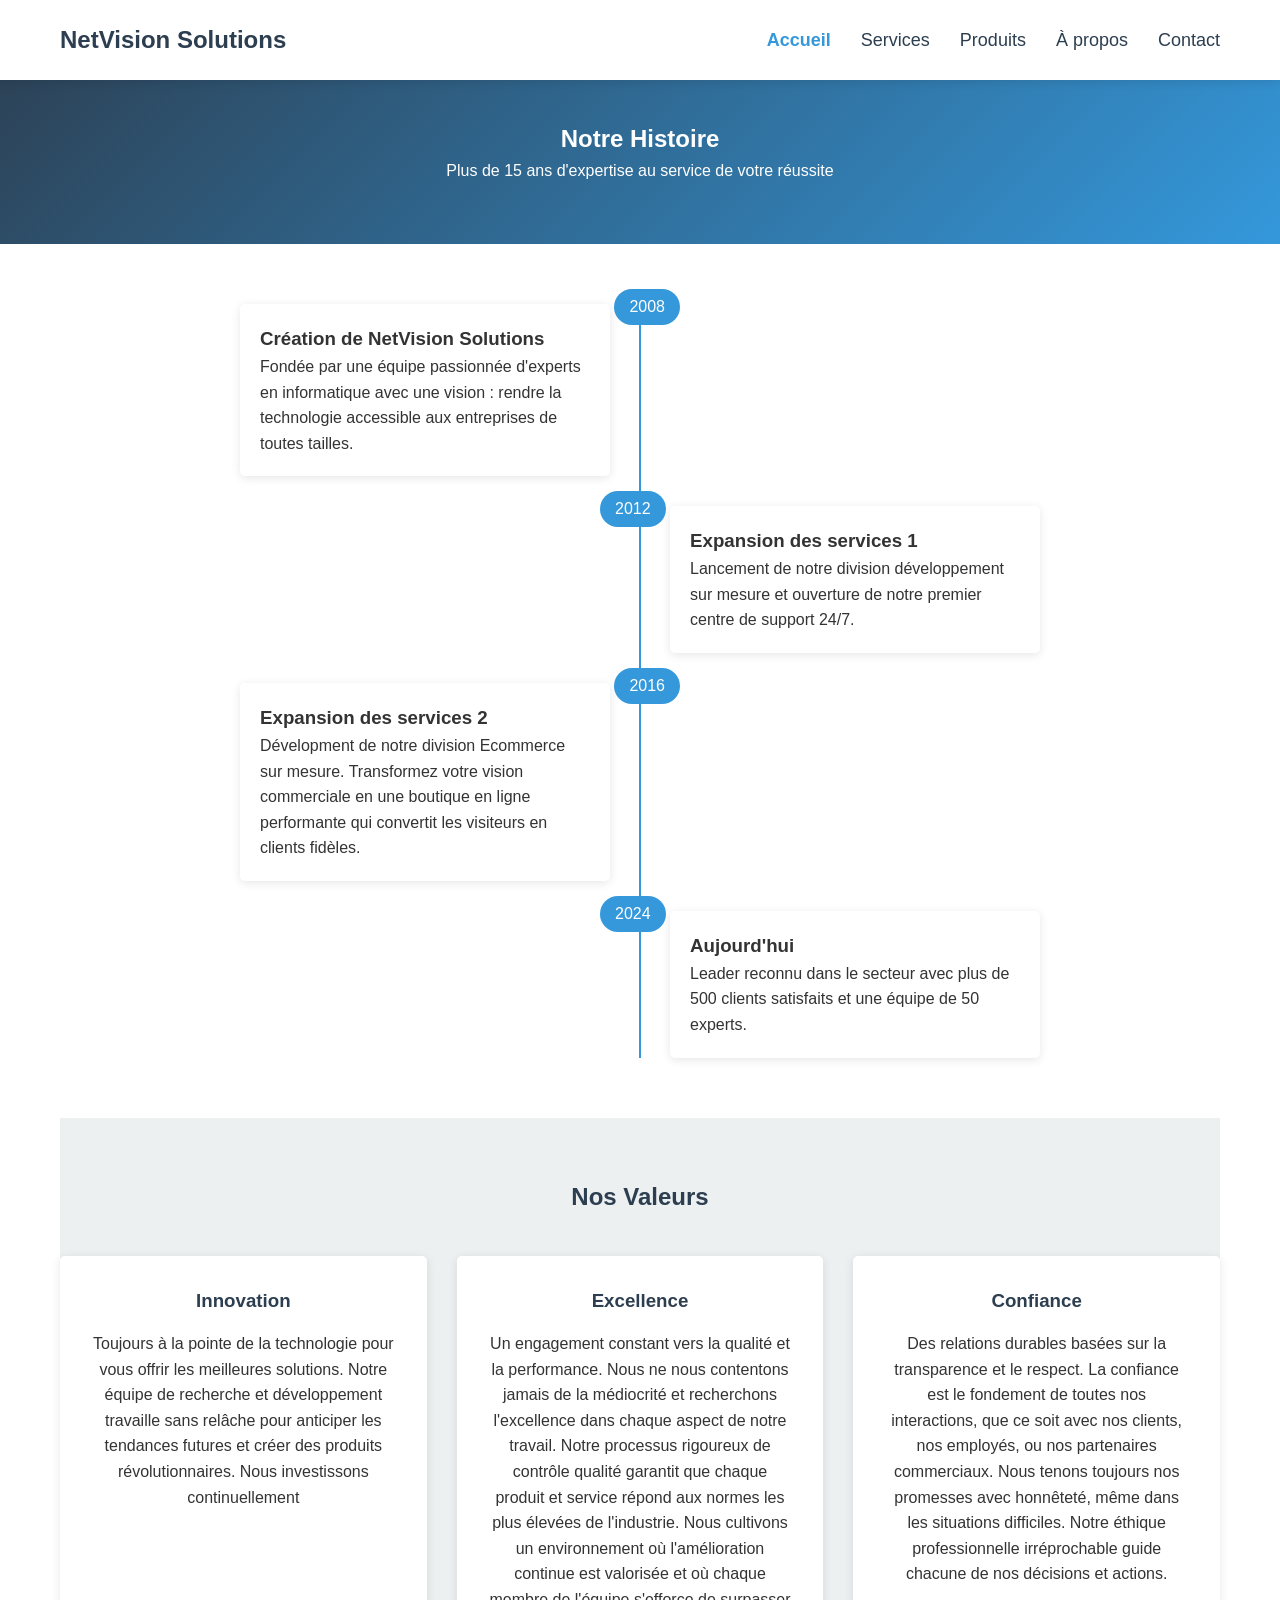
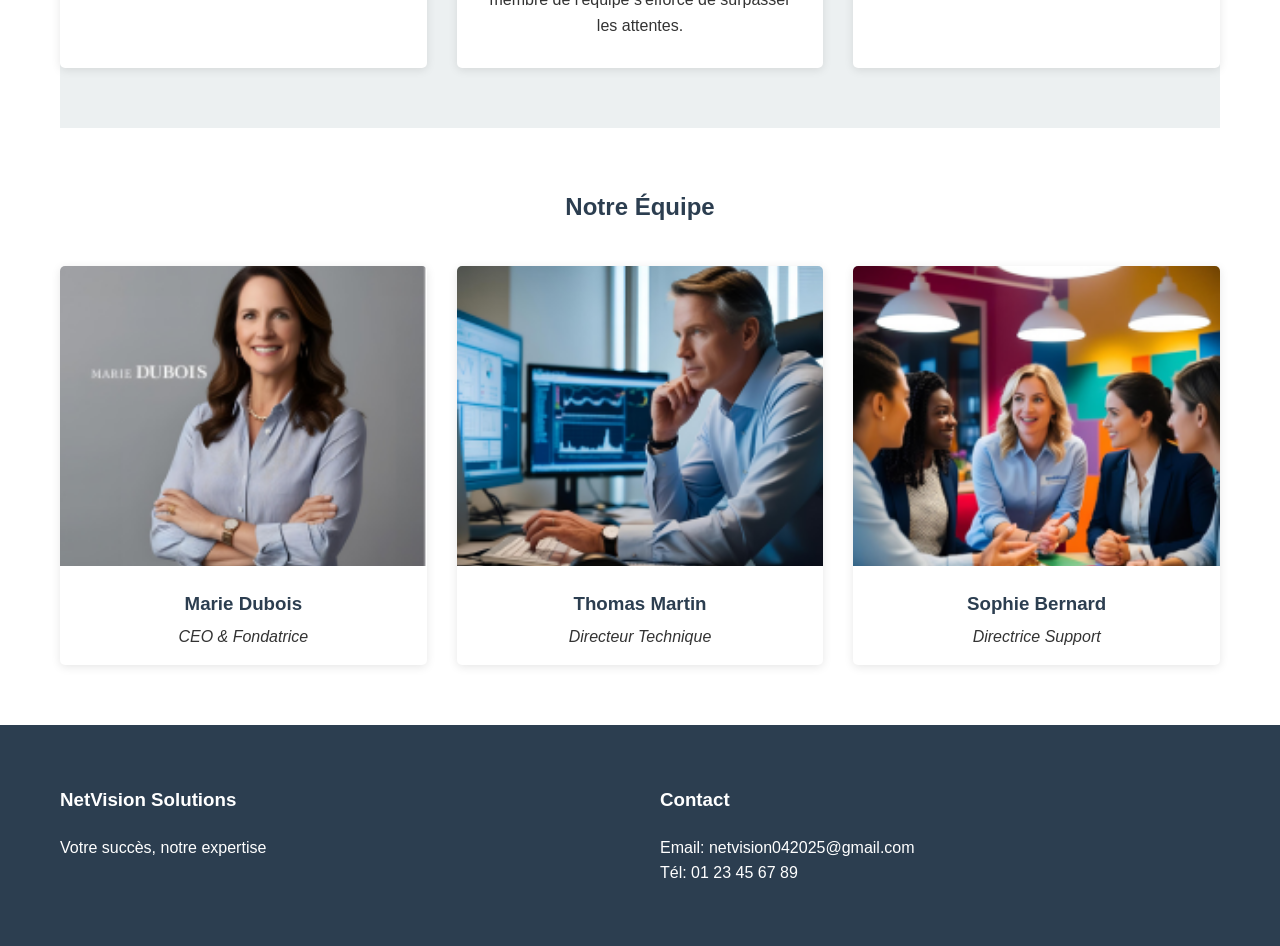
==== about.html @ 28d8b3fe "Added content to the innovation section in the about page" ====
<!DOCTYPE html>
<html lang="fr">
<head>
    <meta charset="UTF-8">
    <meta name="viewport" content="width=device-width, initial-scale=1.0">
    <title>NetVision Solutions | À propos</title>
    <link rel="stylesheet" href="css/style.css">
    <link rel="stylesheet" href="css/about.css">
    <link rel="stylesheet" href="css/animations.css">
</head>
<body>
    <header>
        <div class="container">
            <nav>
                <div class="logo">
                    <h1>NetVision Solutions</h1>
                </div>
                <button class="hamburger">&#9776;</button> <!-- Hamburger Icon -->
                <ul class="nav-links">
                    <li><a href="index.html" class="active">Accueil</a></li>
                    <li><a href="services.html">Services</a></li>
                    <li><a href="products.html">Produits</a></li>
                    <li><a href="about.html">À propos</a></li>
                    <li><a href="contact.html">Contact</a></li>
                </ul>
            </nav>
        </div>
    </header>

    <main>
        <section class="about-hero">
            <div class="container">
                <h1 class="animate-fade-in">Notre Histoire</h1>
                <p class="animate-slide-up">Plus de 15 ans d'expertise au service de votre réussite</p>
            </div>
        </section>

        <section class="about-content">
            <div class="container">
                <div class="timeline">
                    <div class="timeline-item animate-slide-in">
                        <div class="year">2008</div>
                        <div class="content">
                            <h3>Création de NetVision Solutions</h3>
                            <p>Fondée par une équipe passionnée d'experts en informatique avec une vision : rendre la technologie accessible aux entreprises de toutes tailles.</p>
                        </div>
                    </div>

                    <div class="timeline-item animate-slide-in">
                        <div class="year">2012</div>
                        <div class="content">
                            <h3>Expansion des services 1</h3>
                            <p>Lancement de notre division développement sur mesure et ouverture de notre premier centre de support 24/7.</p>
                        </div>
                    </div>

                    <div class="timeline-item animate-slide-in">
                        <div class="year">2016</div>
                        <div class="content">
                            <h3>Expansion des services 2</h3>
                            <p>Dévelopment de notre division Ecommerce sur mesure. Transformez votre vision commerciale en une boutique en ligne performante qui convertit les visiteurs en clients fidèles.</p>
                        </div>
                    </div>

                    <div class="timeline-item animate-slide-in">
                        <div class="year">2024</div>
                        <div class="content">
                            <h3>Aujourd'hui</h3>
                            <p>Leader reconnu dans le secteur avec plus de 500 clients satisfaits et une équipe de 50 experts.</p>
                        </div>
                    </div>
                </div>

                <div class="values-section">
                    <h2>Nos Valeurs</h2>
                    <div class="values-grid">
                        <div class="value-card animate-fade-in">
                            <h3>Innovation</h3>
                            <p>Toujours à la pointe de la technologie pour vous offrir les meilleures solutions. Notre équipe de recherche  et 
                                développement travaille  sans relâche pour anticiper les tendances futures et créer des produits révolutionnaires.
                                Nous investissons continuellement </p>
                        </div>
                        <div class="value-card animate-fade-in">
                            <h3>Excellence</h3>
                            <p>Un engagement constant vers la qualité et la performance. Nous ne nous contentons jamais de la médiocrité et recherchons l'excellence dans chaque aspect de notre travail.
                                Notre processus rigoureux de contrôle qualité garantit que chaque produit et service répond aux normes les plus élevées de l'industrie. Nous cultivons un environnement où l'amélioration 
                                continue est valorisée et où chaque membre de l'équipe s'efforce de surpasser les attentes.
                            </p>
                        </div>
                        <div class="value-card animate-fade-in">
                            <h3>Confiance</h3>
                            <p>Des relations durables basées sur la transparence et le respect. La confiance est le fondement de toutes nos interactions, que ce soit avec nos clients,
                             nos employés, ou nos partenaires commerciaux. Nous tenons toujours nos promesses avec honnêteté, même dans les situations difficiles.
                             Notre éthique professionnelle irréprochable guide chacune de nos décisions et actions. </p>
                        </div>
                    </div>
                </div>

                <div class="team-section">
                    <h2>Notre Équipe</h2>
                    <div class="team-grid">
                        <div class="team-member animate-fade-in">
                            <img src="./images/dubois.png" alt="CEO">
                            <h3>Marie Dubois</h3>
                            <p>CEO & Fondatrice</p>
                        </div>
                        <div class="team-member animate-fade-in">
                            <img src="images/thomas.png" alt="CTO">
                            <h3>Thomas Martin</h3>
                            <p>Directeur Technique</p>
                        </div>
                        <div class="team-member animate-fade-in">
                            <img src="images/sophie.png" alt="Support Director">
                            <h3>Sophie Bernard</h3>
                            <p>Directrice Support</p>
                        </div>
                    </div>
                </div>
            </div>
        </section>
    </main>

    <footer>
        <div class="container">
            <div class="footer-content">
                <div class="footer-section">
                    <h3>NetVision Solutions</h3>
                    <p>Votre succès, notre expertise</p>
                </div>
                <div class="footer-section">
                    <h3>Contact</h3>
                    <p>Email: netvision042025@gmail.com</p>
                    <p>Tél: 01 23 45 67 89</p>
                </div>
            </div>
        </div>
        
    </footer>
    <script src="js/menu.js"></script>
</body>
</html>
---- css/style.css ----
/* styles.css */

/* Global Variables */
:root {
    --primary-color: #2C3E50;
    --secondary-color: #3498DB;
    --accent-color: #E74C3C;
    --success-color: #2ECC71;
    --warning-color: #F1C40F;
    --text-color: #333;
    --light-bg: #ECF0F1;
    --border-radius: 5px;
    --shadow: 0 2px 10px rgba(0,0,0,0.1);
}

/* Base and Reset */
* {
    margin: 0;
    padding: 0;
    box-sizing: border-box;
}

body {
    font-family: 'Arial', sans-serif;
    line-height: 1.6;
    color: var(--text-color);
}

.container {
    max-width: 1200px;
    margin: 0 auto;
    padding: 0 20px;
}

/* Header and Navigation */
header {
    background: #fff;
    box-shadow: var(--shadow);
    position: fixed;
    width: 100%;
    top: 0;
    z-index: 1000;
}

nav {
    display: flex;
    justify-content: space-between;
    align-items: center;
    height: 80px;
}

.logo h1 {
    font-size: 24px;
    color: var(--primary-color);
}

.nav-links {
    display: flex;
    list-style: none;
    gap: 30px;
}

.nav-links li {
    margin: 0;
}

.nav-links a {
    text-decoration: none;
    color: var(--primary-color);
    font-weight: 500;
    font-size: 18px;
    transition: color 0.3s;
}

.nav-links a:hover, 
.nav-links a.active {
    color: var(--secondary-color);
    font-weight: bold;
}

/* Hamburger Menu */
.hamburger {
    display: none;
    font-size: 30px;
    background: none;
    border: none;
    color: var(--primary-color);
    cursor: pointer;
}

/* Hero Section */
.hero {
    padding: 160px 0 80px;
    background: linear-gradient(135deg, var(--secondary-color), var(--primary-color));
    color: white;
    text-align: center;
}

.hero h2 {
    font-size: 48px;
    margin-bottom: 20px;
}

.hero p {
    font-size: 20px;
    margin-bottom: 30px;
}

.hero-buttons {
    display: flex;
    gap: 20px;
    justify-content: center;
}

/* Buttons */
.btn {
    padding: 12px 30px;
    border-radius: var(--border-radius);
    text-decoration: none;
    font-weight: 600;
    transition: transform 0.3s, background-color 0.3s;
}

.btn:hover {
    transform: translateY(-2px);
}

.btn.primary {
    background: var(--accent-color);
    color: white;
}

.btn.secondary {
    background: transparent;
    border: 2px solid white;
    color: white;
}

/* Features Section */
.features {
    padding: 80px 0;
    background: #f9f9f9;
}

.features h2 {
    text-align: center;
    margin-bottom: 50px;
    font-size: 36px;
}

.features-grid {
    display: grid;
    grid-template-columns: repeat(auto-fit, minmax(300px, 1fr));
    gap: 30px;
}

.feature-card {
    padding: 30px;
    background: white;
    border-radius: 10px;
    box-shadow: var(--shadow);
    text-align: center;
    transition: transform 0.3s;
}

.feature-card:hover {
    transform: translateY(-5px);
}

.feature-icon {
    margin-bottom: 20px;
}

/* Services Carousel */
.services-carousel {
    padding: 80px 0;
}

.carousel {
    position: relative;
    overflow: hidden;
    padding: 20px 0;
}

.carousel-item {
    background: white;
    border-radius: 10px;
    padding: 20px;
    box-shadow: var(--shadow);
    text-align: center;
}

.carousel-item img {
    width: 100%;
    border-radius: 5px;
    margin-bottom: 15px;
}

.carousel-controls {
    display: flex;
    justify-content: center;
    gap: 20px;
    margin-top: 30px;
}

.carousel-controls button {
    padding: 10px 20px;
    border: none;
    background: var(--secondary-color);
    color: white;
    border-radius: var(--border-radius);
    cursor: pointer;
    transition: background-color 0.3s;
}

.carousel-controls button:hover {
    background: #2980b9;
}

/* Testimonials */
.testimonials {
    padding: 80px 0;
    background: #f9f9f9;
}

.testimonials-grid {
    display: grid;
    grid-template-columns: repeat(auto-fit, minmax(300px, 1fr));
    gap: 30px;
    margin-top: 50px;
}

.testimonial-card {
    background: white;
    padding: 30px;
    border-radius: 10px;
    box-shadow: var(--shadow);
}

.testimonial-content {
    margin-bottom: 20px;
    font-style: italic;
}

.testimonial-author {
    display: flex;
    align-items: center;
    gap: 15px;
}

.testimonial-author img {
    /*border-radius: 50%; */
    transition: transform 0.3s ease-in-out;
}

/* CTA Section */
.cta {
    padding: 80px 0;
    background: linear-gradient(135deg, var(--primary-color), var(--secondary-color));
    color: white;
    text-align: center;
}

.cta h2 {
    font-size: 36px;
    margin-bottom: 20px;
}

.cta p {
    margin-bottom: 30px;
    font-size: 18px;
}

/* Footer */
footer {
    background: var(--primary-color);
    color: white;
    padding: 60px 0 20px;
}

.footer-content {
    display: grid;
    grid-template-columns: repeat(auto-fit, minmax(250px, 1fr));
    gap: 40px;
    margin-bottom: 40px;
}

.footer-section h3 {
    margin-bottom: 20px;
}

.social-links {
    display: flex;
    gap: 15px;
    margin-top: 20px;
}

.footer-section ul {
    list-style: none;
}

.footer-section ul li {
    margin-bottom: 10px;
}

.footer-section a {
    color: white;
    text-decoration: none;
    transition: color 0.3s;
}

.footer-section a:hover {
    color: var(--secondary-color);
}

.footer-bottom {
    text-align: center;
    padding-top: 20px;
    border-top: 1px solid rgba(255,255,255,0.1);
}

/* Animations */
.animate-fade-in {
    animation: fadeIn 1s ease-out;
}

.animate-slide-up {
    animation: slideUp 1s ease-out;
}

.animate-bounce {
    animation: bounce 2s infinite;
}

@keyframes fadeIn {
    from { opacity: 0; }
    to { opacity: 1; }
}

@keyframes slideUp {
    from {
        opacity: 0;
        transform: translateY(20px);
    }
    to {
        opacity: 1;
        transform: translateY(0);
    }
}

@keyframes bounce {
    0%, 100% { transform: translateY(0); }
    50% { transform: translateY(-5px); }
}

/* Responsive Design */
@media (max-width: 768px) {
    /* Show hamburger menu on mobile */
    .hamburger {
        display: block;
    }

    nav {
        flex-direction: column;
        height: auto;
        padding: 20px 0;
    }

    .nav-links {
        display: none;
        flex-direction: column;
        width: 100%;
        text-align: center;
        gap: 0;
        position: absolute;
        top: 80px;
        left: 0;
        background: white;
        box-shadow: 0 5px 10px rgba(0,0,0,0.1);
    }

    .nav-links li {
        padding: 15px 0;
        border-bottom: 1px solid #eee;
    }

    .nav-links li:last-child {
        border-bottom: none;
    }

    .nav-links.show {
        display: flex;
    }

    .hero {
        padding: 120px 0 60px;
    }

    .hero h2 {
        font-size: 36px;
    }

    .hero-buttons {
        flex-direction: column;
    }

    .testimonial-card {
        margin: 0 20px;
    }
}

/* Ajouter ce code à votre fichier style.css principal */

/* Styles pour le sous-menu */
.nav-links li {
    position: relative;
}

.submenu {
    position: absolute;
    top: 100%;
    left: 0;
    background-color: white;
    width: 250px;
    box-shadow: 0 5px 15px rgba(0,0,0,0.1);
    border-radius: 5px;
    opacity: 0;
    visibility: hidden;
    transform: translateY(-10px);
    transition: all 0.3s ease;
    z-index: 100;
    padding: 0;
}

.nav-links li:hover .submenu {
    opacity: 1;
    visibility: visible;
    transform: translateY(0);
}

.submenu li {
    display: block;
    width: 100%;
}

.submenu li a {
    display: block;
    padding: 12px 15px;
    color: #333;
    border-bottom: 1px solid #f1f1f1;
    transition: all 0.2s ease;
}

.submenu li a:hover {
    background-color: #f8f8f8;
    padding-left: 20px;
}

.submenu li a.highlight {
    color: #e74c3c;
    font-weight: bold;
}

.submenu li a.highlight:hover {
    background-color: #fff9f9;
}
---- css/about.css ----
/* about.css */

.about-hero {
    background: linear-gradient(135deg, var(--primary-color), var(--secondary-color));
    padding: 120px 0 60px;
    color: white;
    text-align: center;
}

/* Timeline */
.timeline {
    max-width: 800px;
    margin: 60px auto;
    position: relative;
}

.timeline:before {
    content: '';
    position: absolute;
    left: 50%;
    transform: translateX(-50%);
    width: 2px;
    height: 100%;
    background: var(--secondary-color);
}

.timeline-item {
    width: calc(50% - 30px);
    margin: 30px 0;
    position: relative;
    padding: 20px;
    background: white;
    border-radius: var(--border-radius);
    box-shadow: var(--shadow);
}

.timeline-item:nth-child(odd) {
    margin-right: calc(50% + 30px);
}

.timeline-item:nth-child(even) {
    margin-left: calc(50% + 30px);
}

.year {
    position: absolute;
    background: var(--secondary-color);
    color: white;
    padding: 5px 15px;
    border-radius: 20px;
    top: -15px;
}

.timeline-item:nth-child(odd) .year {
    right: -70px;
}

.timeline-item:nth-child(even) .year {
    left: -70px;
}

/* Section Valeurs */
.values-section {
    padding: 60px 0;
    background: var(--light-bg);
}

.values-section h2 {
    text-align: center;
    color: var(--primary-color);
    margin-bottom: 40px;
}

.values-grid {
    display: grid;
    grid-template-columns: repeat(auto-fit, minmax(250px, 1fr));
    gap: 30px;
}

.value-card {
    background: white;
    padding: 30px;
    border-radius: var(--border-radius);
    box-shadow: var(--shadow);
    text-align: center;
    transition: transform 0.3s ease;
}

.value-card:hover {
    transform: translateY(-10px);
}

.value-card h3 {
    color: var(--primary-color);
    margin-bottom: 15px;
}

/* Section Équipe */
.team-section {
    padding: 60px 0;
}

.team-section h2 {
    text-align: center;
    color: var(--primary-color);
    margin-bottom: 40px;
}

.team-grid {
    display: grid;
    grid-template-columns: repeat(auto-fit, minmax(250px, 1fr));
    gap: 30px;
}

.team-member {
    background: white;
    border-radius: var(--border-radius);
    overflow: hidden;
    box-shadow: var(--shadow);
    text-align: center;
}

.team-member img {
    width: 100%;
    height: 300px;
    object-fit: cover;
}

.team-member h3 {
    color: var(--primary-color);
    margin: 15px 0 5px;
}

.team-member p {
    color: var(--text-color);
    font-style: italic;
    margin-bottom: 15px;
}

/* Responsive Design */
@media (max-width: 992px) {
    .timeline:before {
        left: 20px;
    }

    .timeline-item {
        width: calc(100% - 50px);
        margin: 30px 0 30px 50px !important;
    }

    .timeline-item .year {
        left: -50px !important;
        right: auto !important;
    }
}

@media (max-width: 768px) {
    .about-hero {
        padding: 100px 0 40px;
    }

    .value-card,
    .team-member {
        padding: 20px;
    }

    .team-member img {
        height: 250px;
    }
}
---- css/animations.css ----
/* animations.css */
@keyframes fadeIn {
    from { opacity: 0; }
    to { opacity: 1; }
}

@keyframes slideUp {
    from {
        transform: translateY(50px);
        opacity: 0;
    }
    to {
        transform: translateY(0);
        opacity: 1;
    }
}

@keyframes slideIn {
    from {
        transform: translateX(-100px);
        opacity: 0;
    }
    to {
        transform: translateX(0);
        opacity: 1;
    }
}

.animate-fade-in {
    animation: fadeIn 1s ease-out;
}

.animate-slide-up {
    animation: slideUp 1s ease-out;
}

.animate-slide-in {
    animation: slideIn 0.8s ease-out;
}

.service-card {
    transition: transform 0.3s ease-in-out;
}

.service-card:hover {
    transform: translateY(-10px);
}

/* Carrousel animations */
.carousel-slide {
    transition: transform 0.5s ease-in-out;
}

/* Effet de hover sur les boutons */
.btn-service {
    transition: all 0.3s ease;
}

.btn-service:hover {
    transform: scale(1.05);
    box-shadow: 0 5px 15px rgba(0,0,0,0.2);
}
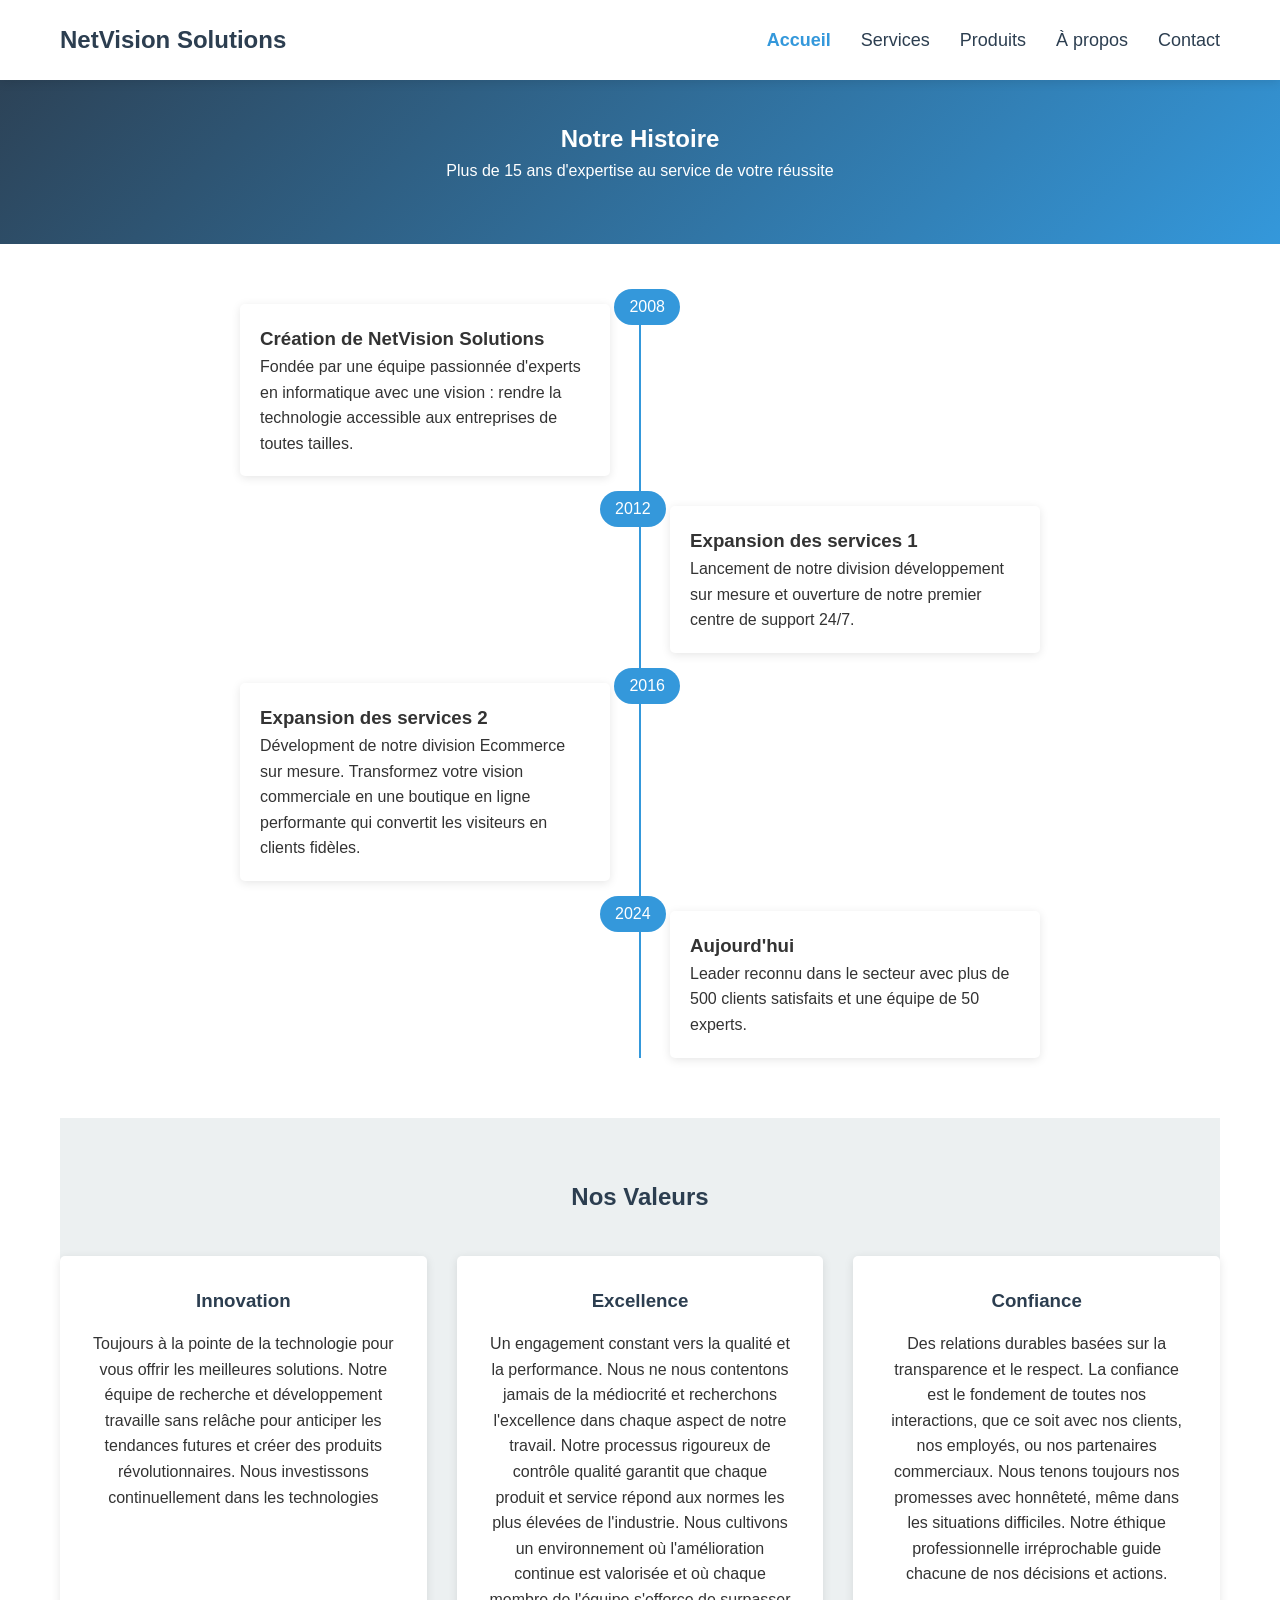
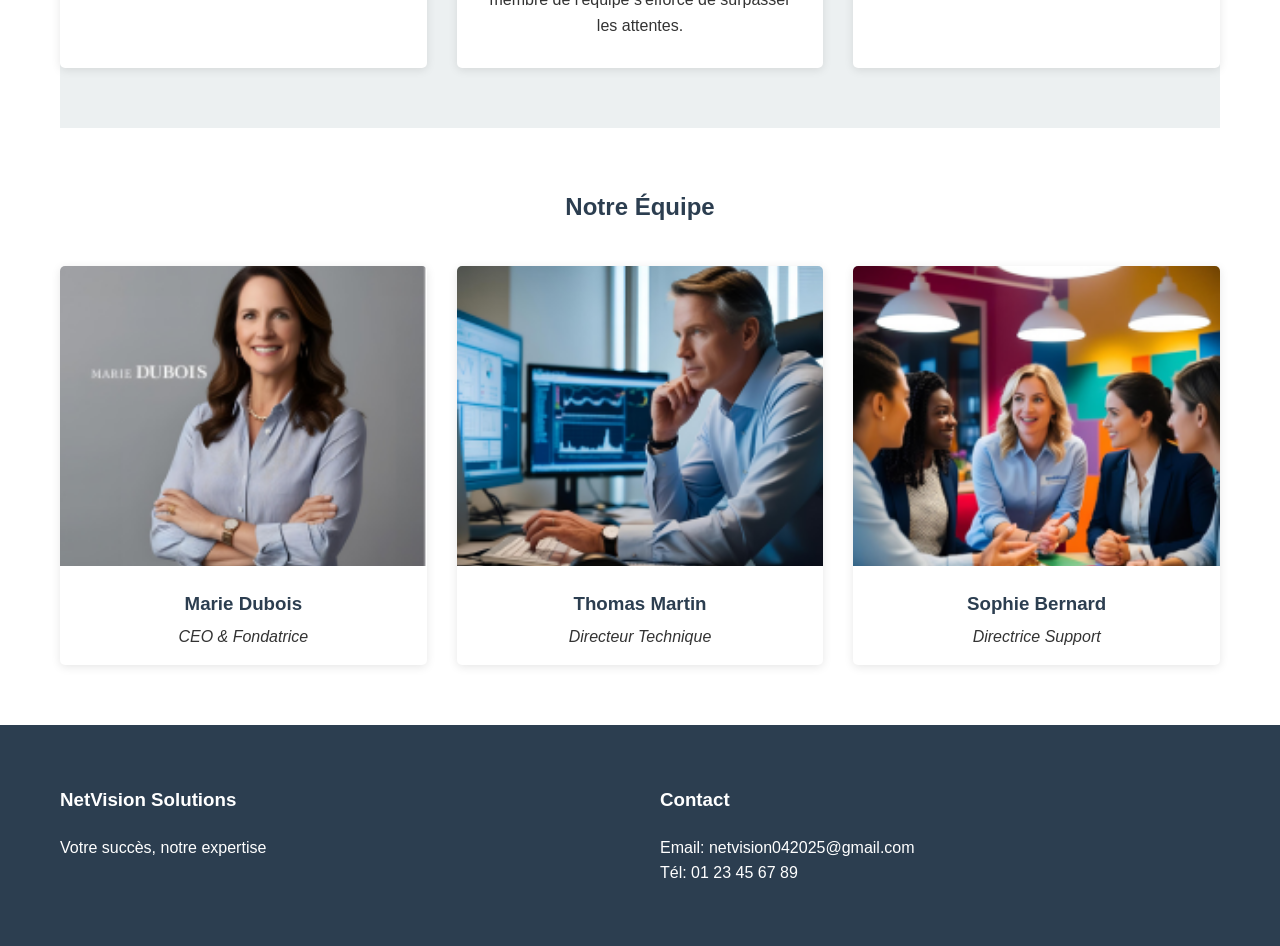
==== commit da0990e0: "Added content to the innovation section in the about page" ====
--- a/about.html
+++ b/about.html
@@ -78,7 +78,7 @@
                             <h3>Innovation</h3>
                             <p>Toujours à la pointe de la technologie pour vous offrir les meilleures solutions. Notre équipe de recherche  et 
                                 développement travaille  sans relâche pour anticiper les tendances futures et créer des produits révolutionnaires.
-                                Nous investissons continuellement </p>
+                                Nous investissons continuellement dans les technologies </p>
                         </div>
                         <div class="value-card animate-fade-in">
                             <h3>Excellence</h3>
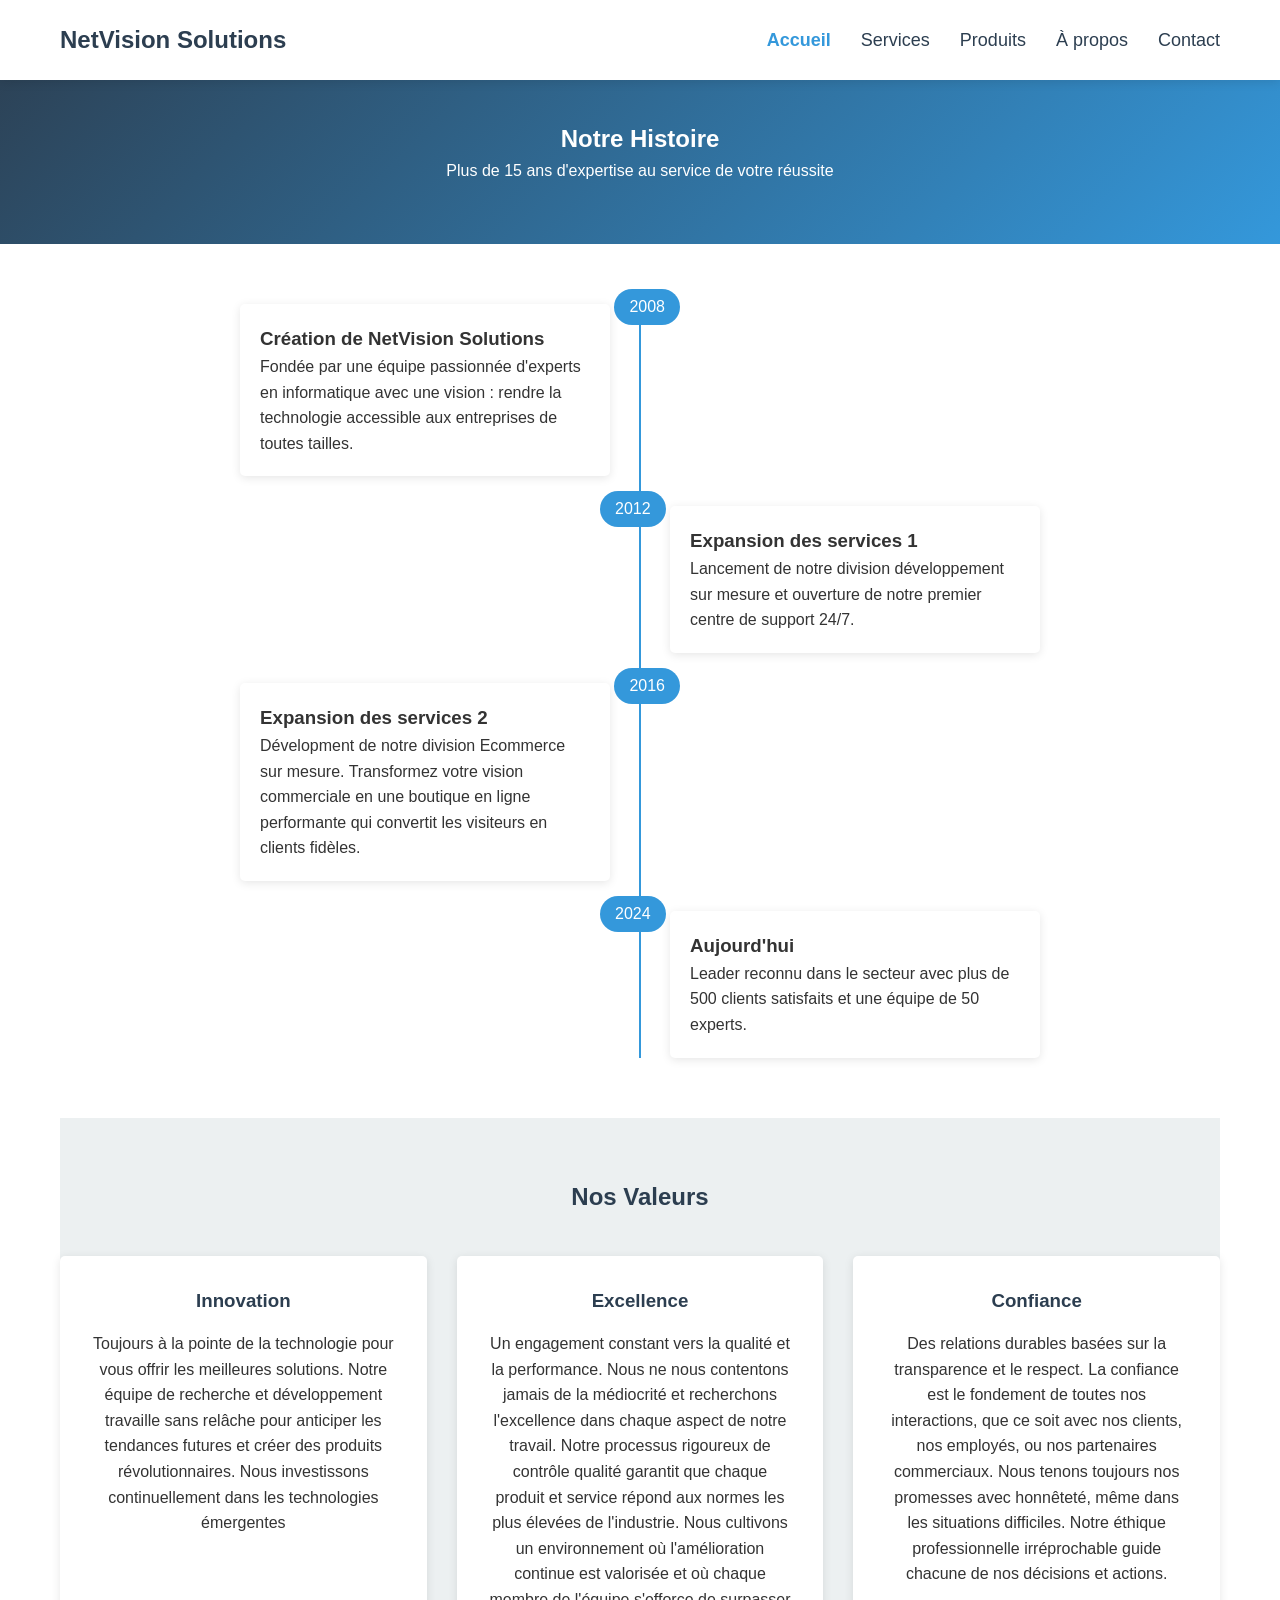
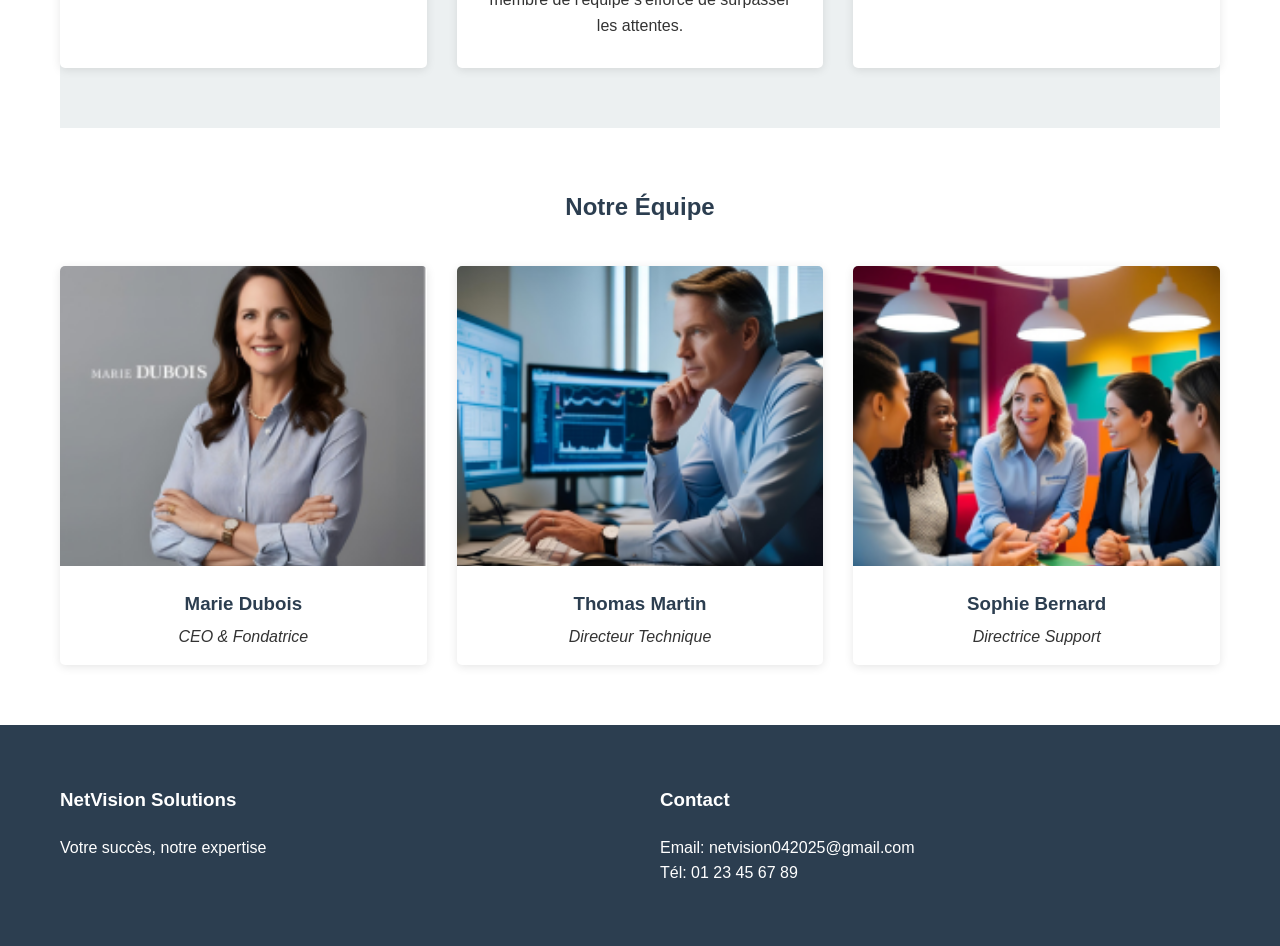
==== commit 1bdda05d: "Added content to the innovation section in the about page" ====
--- a/about.html
+++ b/about.html
@@ -78,7 +78,7 @@
                             <h3>Innovation</h3>
                             <p>Toujours à la pointe de la technologie pour vous offrir les meilleures solutions. Notre équipe de recherche  et 
                                 développement travaille  sans relâche pour anticiper les tendances futures et créer des produits révolutionnaires.
-                                Nous investissons continuellement dans les technologies </p>
+                                Nous investissons continuellement dans les technologies émergentes </p>
                         </div>
                         <div class="value-card animate-fade-in">
                             <h3>Excellence</h3>
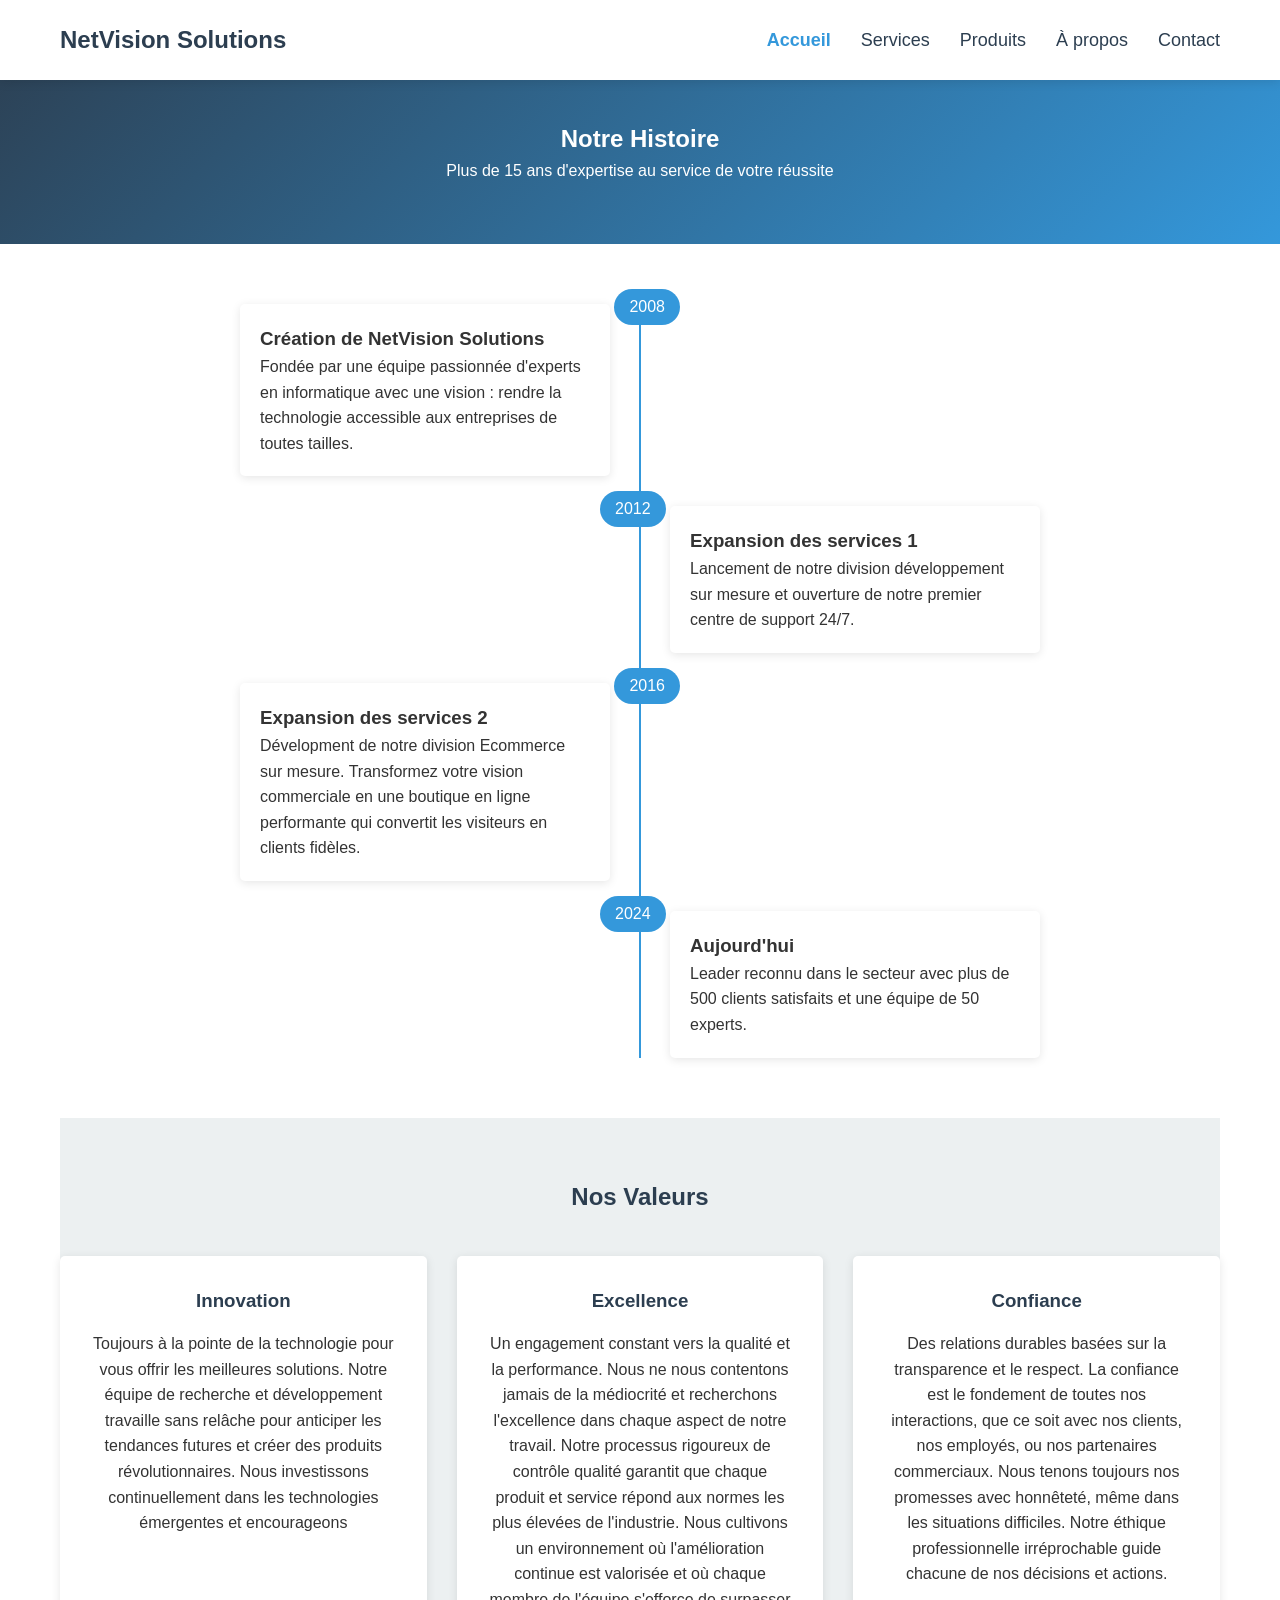
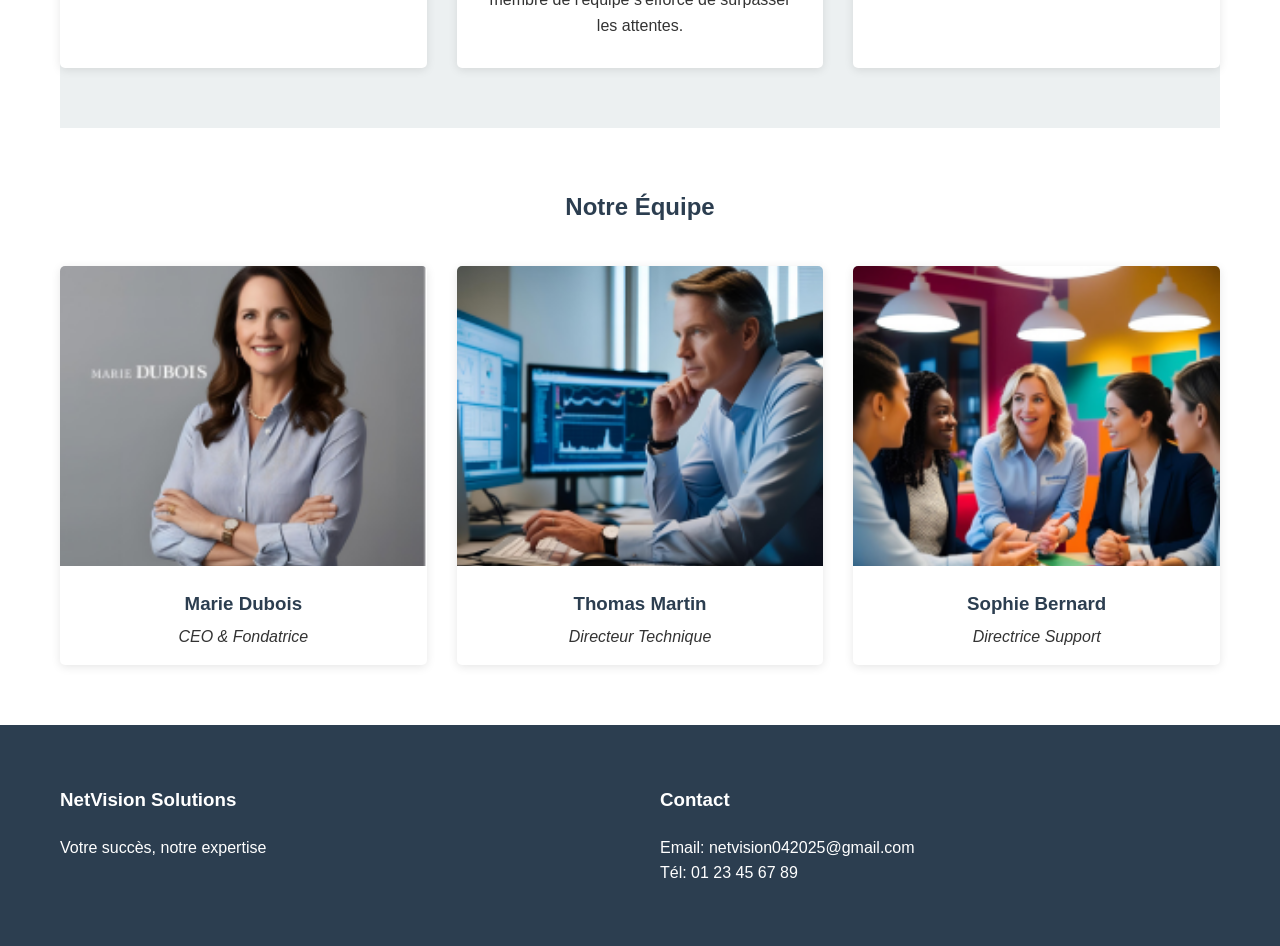
==== commit 1ca5852c: "Added content to the innovation section in the about page" ====
--- a/about.html
+++ b/about.html
@@ -78,7 +78,7 @@
                             <h3>Innovation</h3>
                             <p>Toujours à la pointe de la technologie pour vous offrir les meilleures solutions. Notre équipe de recherche  et 
                                 développement travaille  sans relâche pour anticiper les tendances futures et créer des produits révolutionnaires.
-                                Nous investissons continuellement dans les technologies émergentes </p>
+                                Nous investissons continuellement dans les technologies émergentes et encourageons </p>
                         </div>
                         <div class="value-card animate-fade-in">
                             <h3>Excellence</h3>
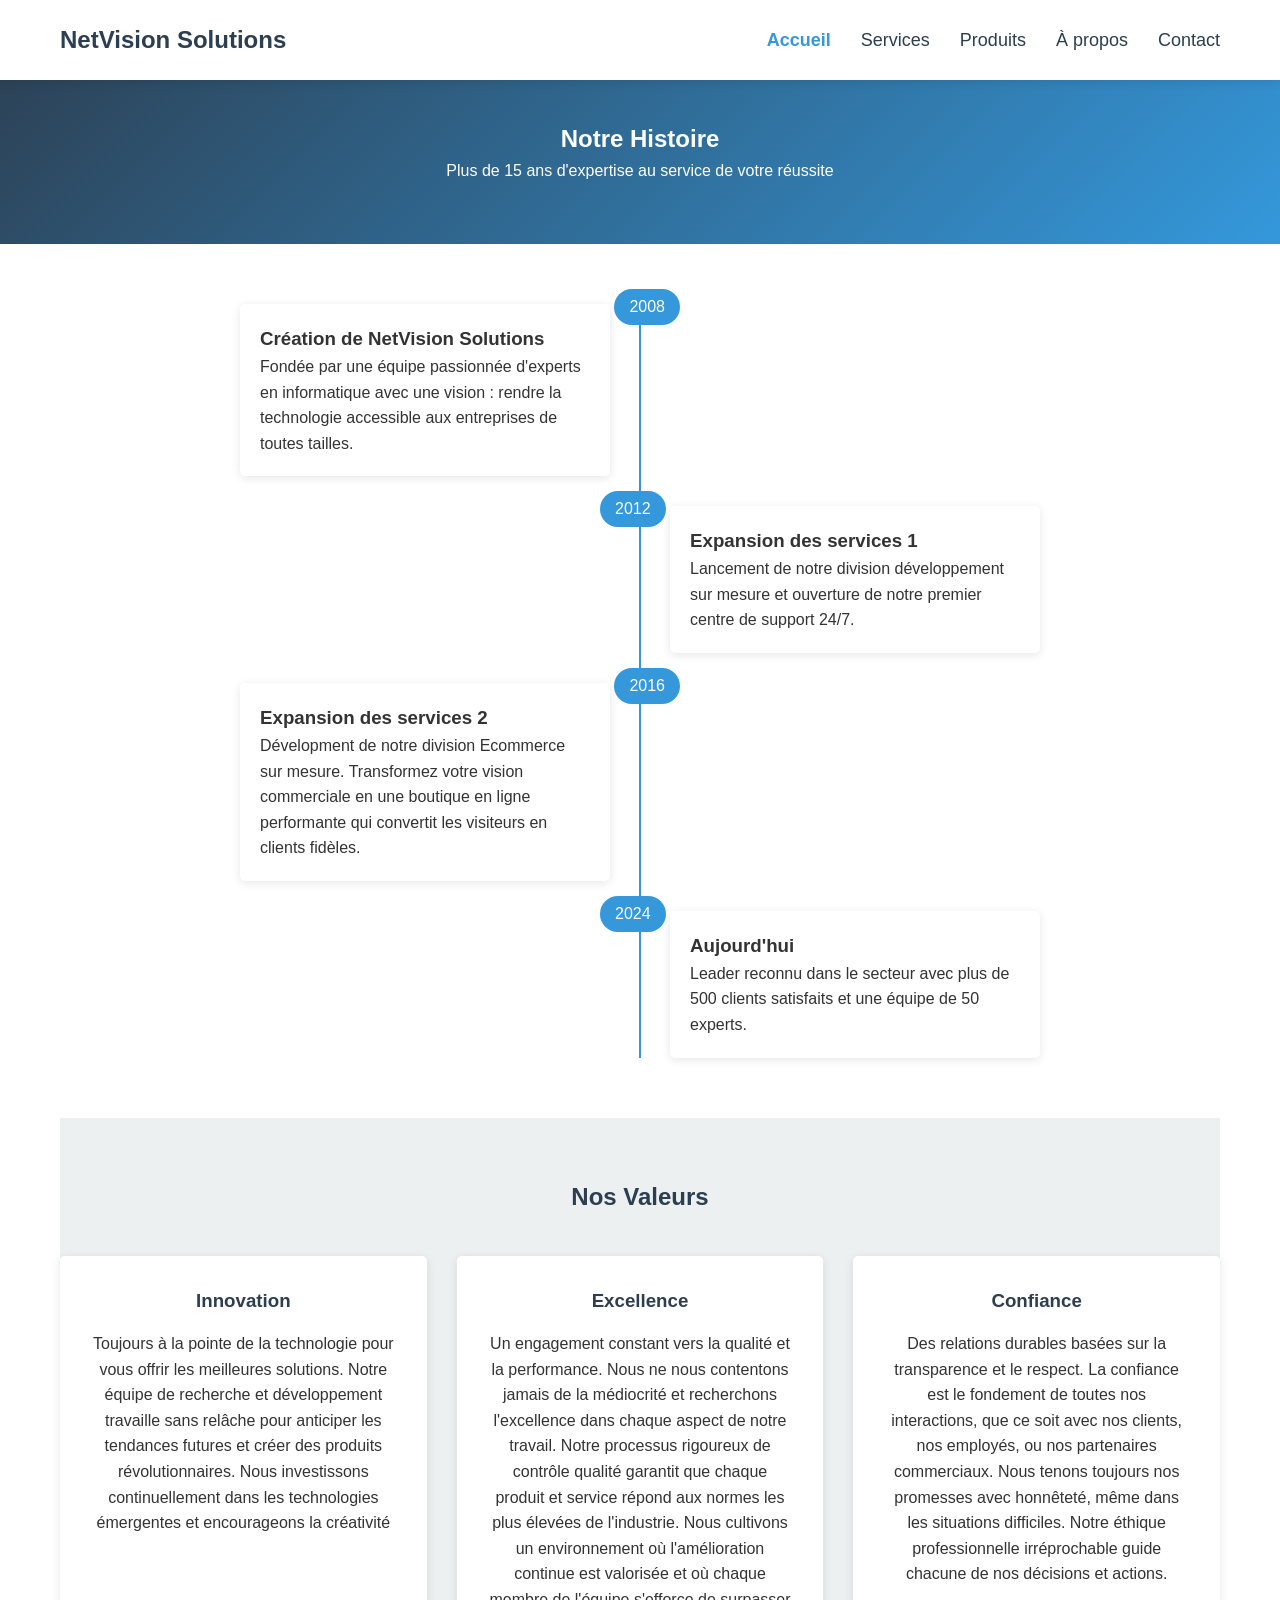
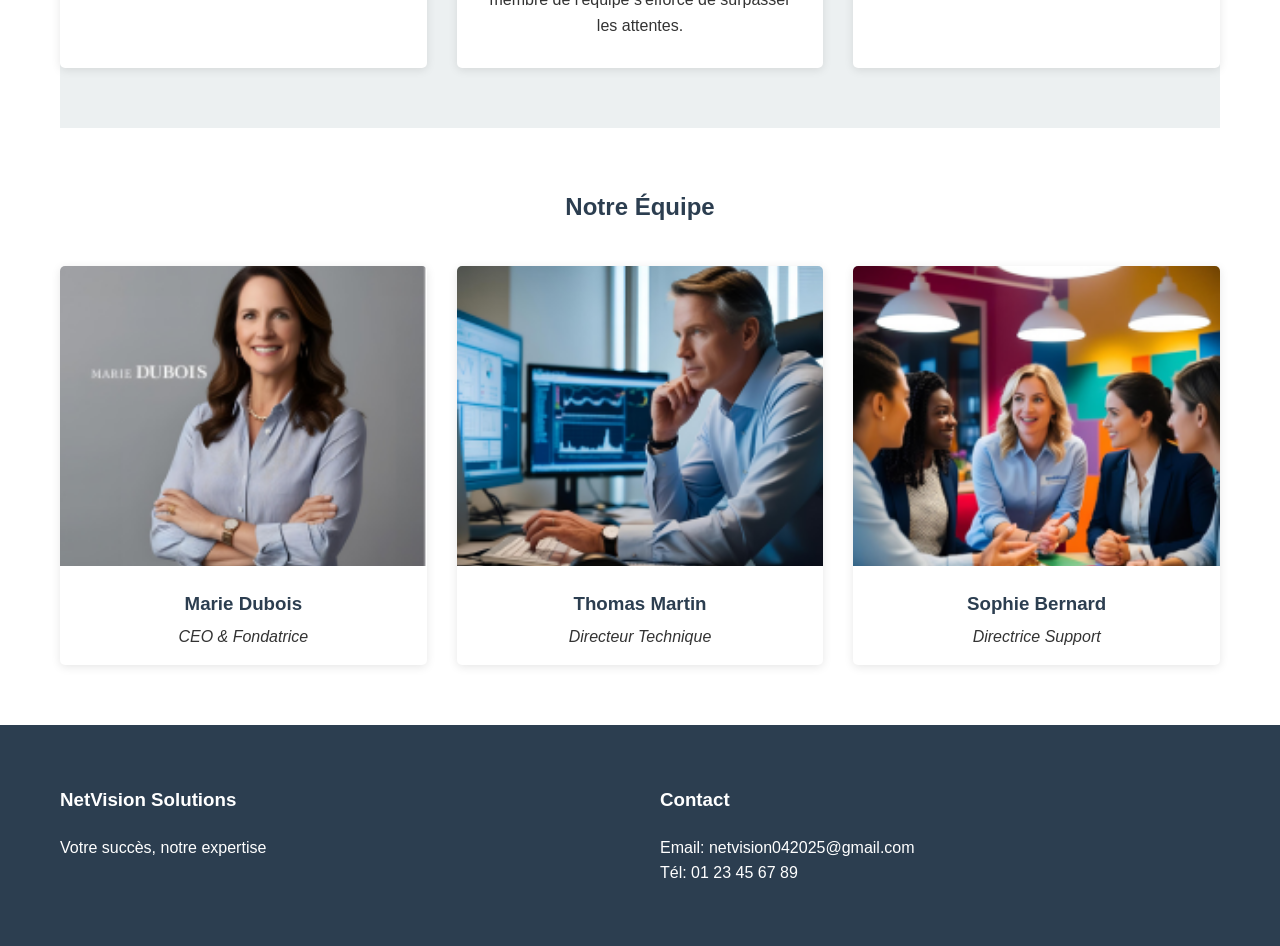
==== commit 330423e6: "Added content to the innovation section in the about page" ====
--- a/about.html
+++ b/about.html
@@ -78,7 +78,7 @@
                             <h3>Innovation</h3>
                             <p>Toujours à la pointe de la technologie pour vous offrir les meilleures solutions. Notre équipe de recherche  et 
                                 développement travaille  sans relâche pour anticiper les tendances futures et créer des produits révolutionnaires.
-                                Nous investissons continuellement dans les technologies émergentes et encourageons </p>
+                                Nous investissons continuellement dans les technologies émergentes et encourageons la créativité </p>
                         </div>
                         <div class="value-card animate-fade-in">
                             <h3>Excellence</h3>
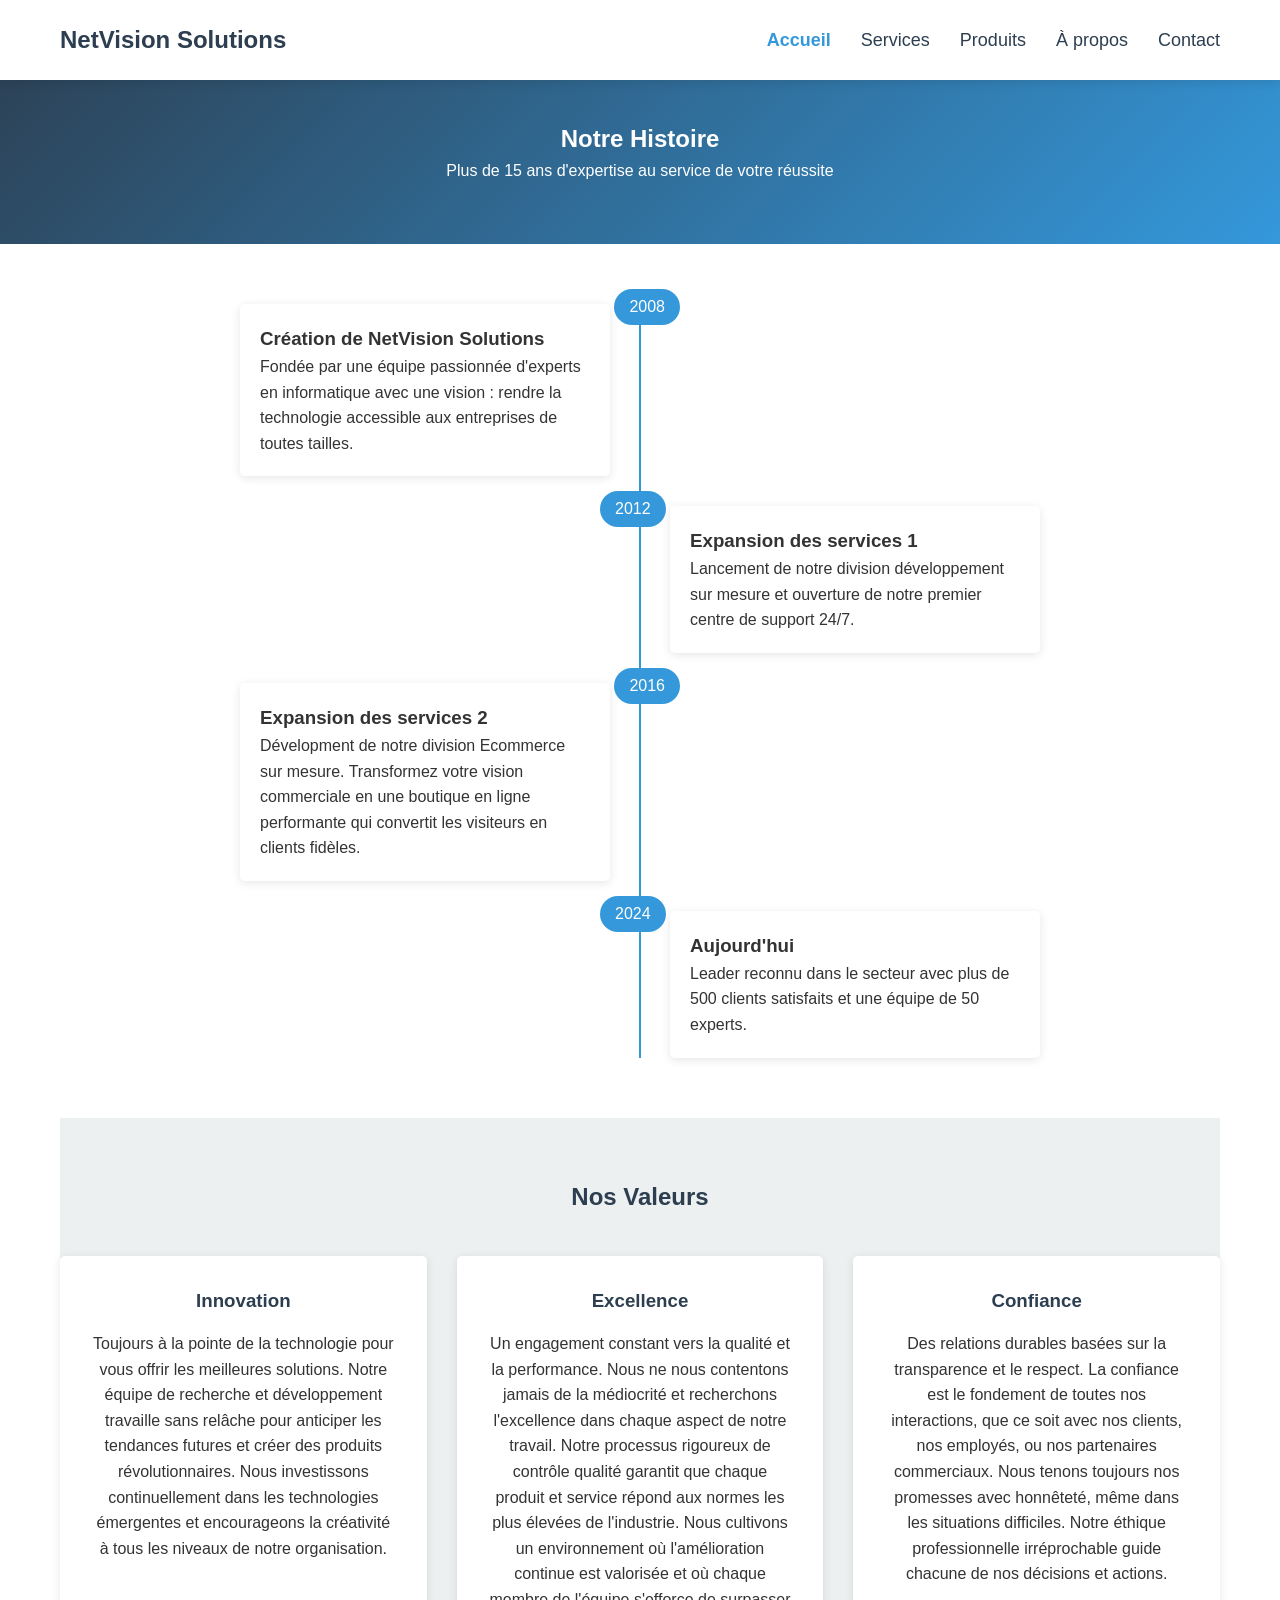
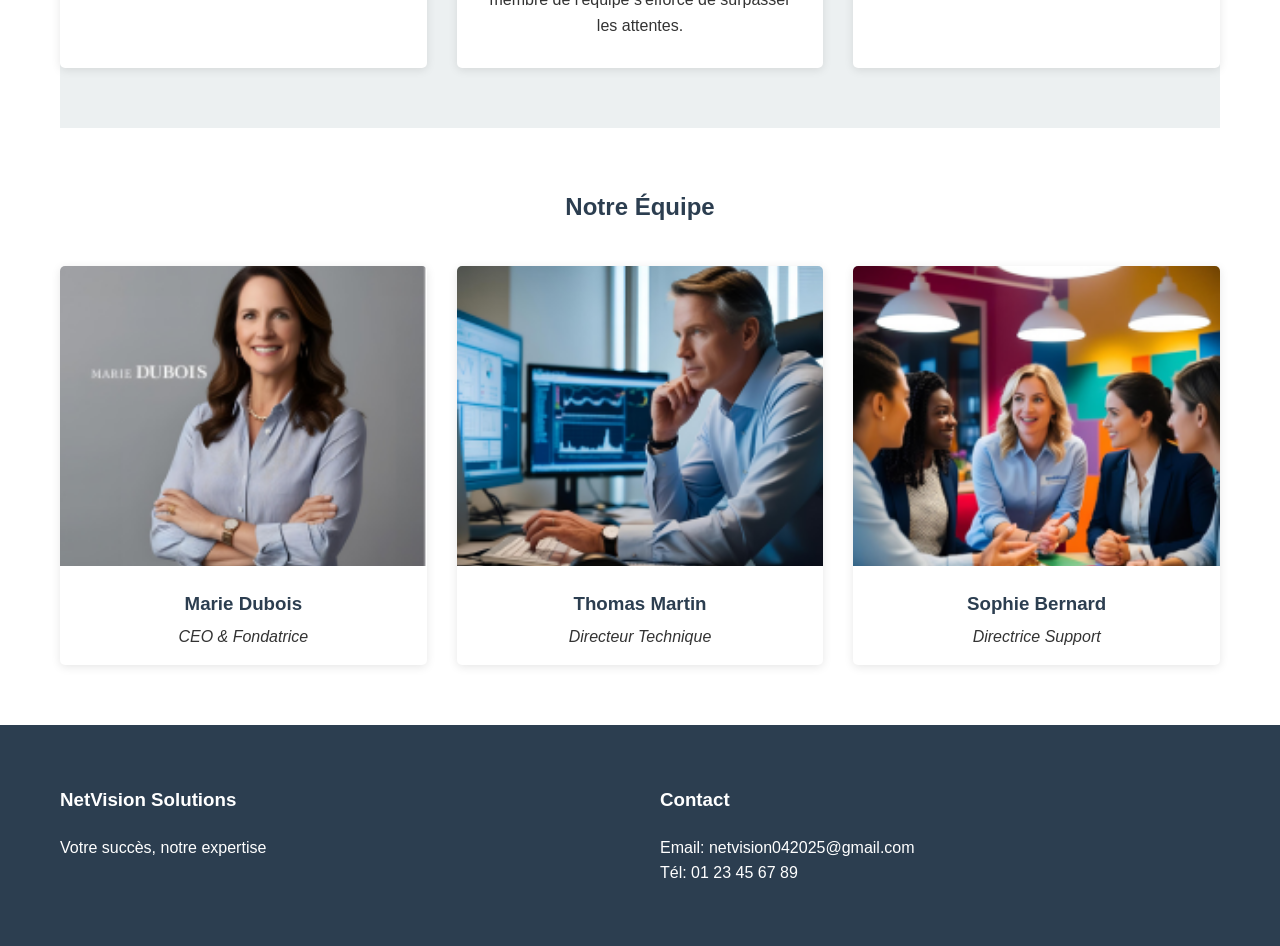
==== commit 731b4b95: "Added content to the innovation section in the about page" ====
--- a/about.html
+++ b/about.html
@@ -78,7 +78,7 @@
                             <h3>Innovation</h3>
                             <p>Toujours à la pointe de la technologie pour vous offrir les meilleures solutions. Notre équipe de recherche  et 
                                 développement travaille  sans relâche pour anticiper les tendances futures et créer des produits révolutionnaires.
-                                Nous investissons continuellement dans les technologies émergentes et encourageons la créativité </p>
+                                Nous investissons continuellement dans les technologies émergentes et encourageons la créativité à tous les niveaux de notre organisation.</p>
                         </div>
                         <div class="value-card animate-fade-in">
                             <h3>Excellence</h3>
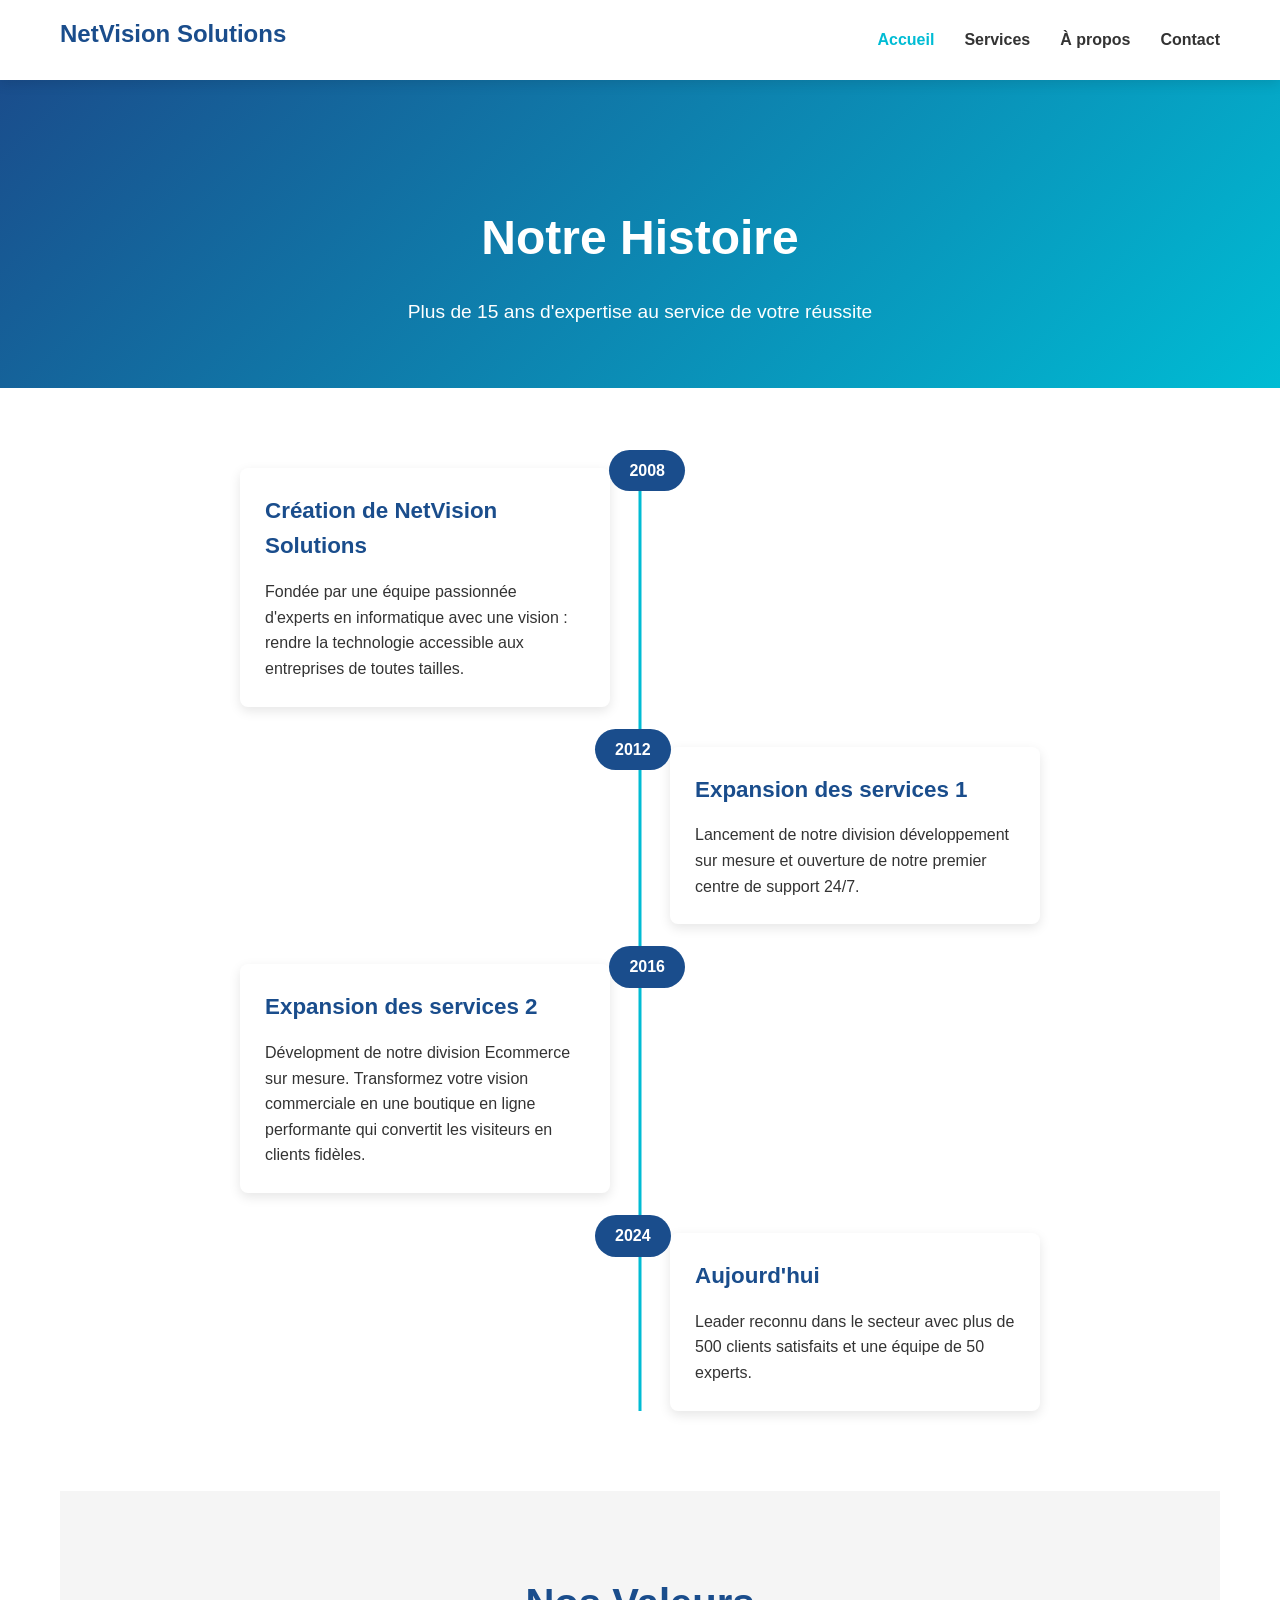
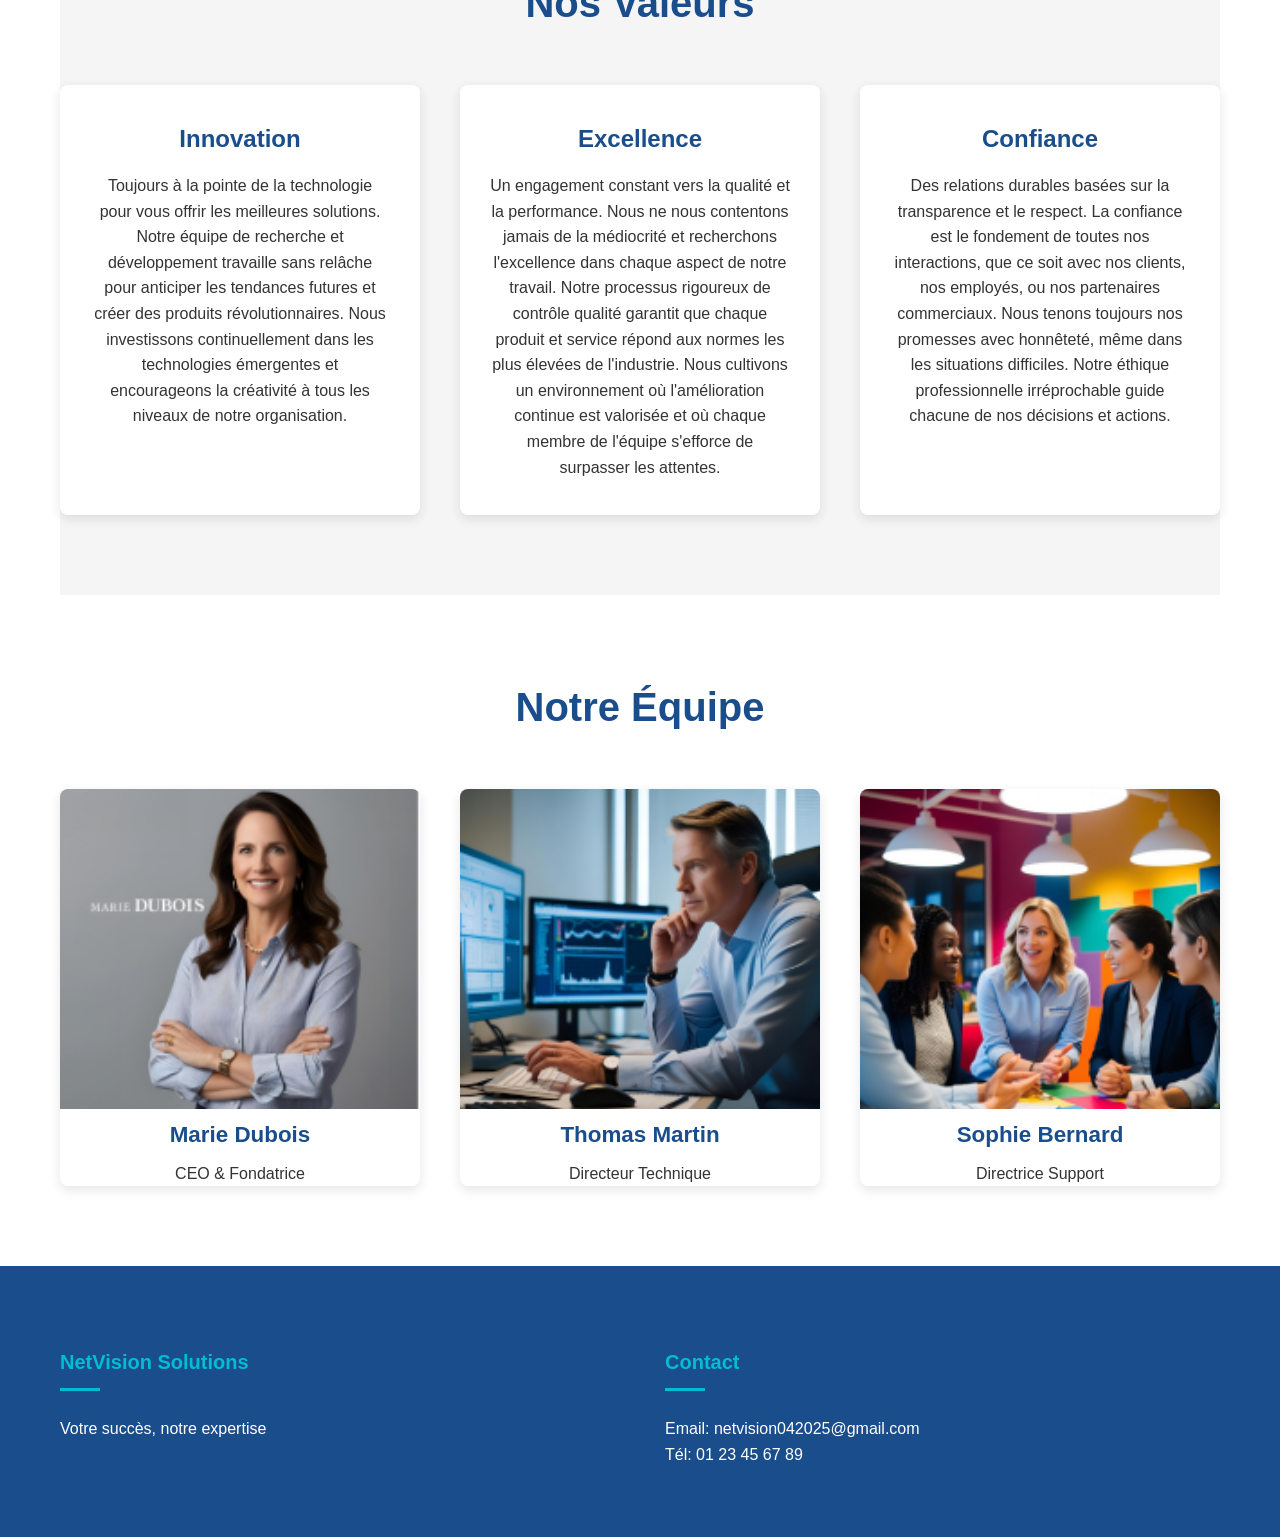
==== commit 3ccf3aa5: "Remove the products html file on the about page" ====
--- a/about.html
+++ b/about.html
@@ -19,7 +19,6 @@
                 <ul class="nav-links">
                     <li><a href="index.html" class="active">Accueil</a></li>
                     <li><a href="services.html">Services</a></li>
-                    <li><a href="products.html">Produits</a></li>
                     <li><a href="about.html">À propos</a></li>
                     <li><a href="contact.html">Contact</a></li>
                 </ul>
--- a/css/style.css
+++ b/css/style.css
@@ -1,466 +1,1026 @@
-/* styles.css */
+/* NetVision Solutions - Styles optimisés */
 
 /* Global Variables */
 :root {
-    --primary-color: #2C3E50;
-    --secondary-color: #3498DB;
-    --accent-color: #E74C3C;
-    --success-color: #2ECC71;
-    --warning-color: #F1C40F;
-    --text-color: #333;
-    --light-bg: #ECF0F1;
-    --border-radius: 5px;
-    --shadow: 0 2px 10px rgba(0,0,0,0.1);
-}
-
-/* Base and Reset */
+  /* Couleurs principales */
+  --primary-color: #0D3C7D; /* Optimisé pour meilleur contraste */
+  --secondary-color: #00BCD4;
+  
+  /* Couleurs secondaires */
+  --text-color: #333333;
+  --bg-color: #FFFFFF;
+  --light-bg: #F5F5F5;
+  
+  /* Couleurs d'accent */
+  --accent-color: #FF5722;
+  --success-color: #4CAF50;
+  
+  /* Couleurs de texte pour meilleur contraste */
+  --text-on-dark: #FFFFFF;
+  --text-muted: #666666;
+  
+  /* Autres variables */
+  --border-radius: 4px;
+  --shadow: 0 2px 10px rgba(0,0,0,0.1);
+  --shadow-hover: 0 15px 30px rgba(0,0,0,0.15);
+  --transition: 0.3s ease;
+  
+  /* Variables de taille */
+  --container-width: 1200px;
+  --section-padding: 100px 0;
+  --touch-target: 44px;
+}
+
+/* Base et Reset */
 * {
-    margin: 0;
-    padding: 0;
-    box-sizing: border-box;
-}
-
+  margin: 0;
+  padding: 0;
+  box-sizing: border-box;
+}
+
+/* Chargement des polices optimisé */
+@font-face {
+  font-family: 'Montserrat';
+  font-style: normal;
+  font-weight: 700;
+  font-display: swap;
+  src: local('Montserrat Bold'), local('Montserrat-Bold'),
+       url('../fonts/montserrat-bold.woff2') format('woff2');
+}
+
+@font-face {
+  font-family: 'Open Sans';
+  font-style: normal;
+  font-weight: 400;
+  font-display: swap;
+  src: local('Open Sans Regular'), local('OpenSans-Regular'),
+       url('../fonts/opensans-regular.woff2') format('woff2');
+}
+
+/* Styles de base */
 body {
-    font-family: 'Arial', sans-serif;
-    line-height: 1.6;
-    color: var(--text-color);
-}
-
+  font-family: 'Open Sans', sans-serif;
+  line-height: 1.6;
+  color: var(--text-color);
+  background-color: var(--bg-color);
+  scroll-behavior: smooth;
+}
+
+h1, h2, h3, h4, h5, h6 {
+  font-family: 'Montserrat', sans-serif;
+  font-weight: 700;
+  margin-bottom: 0.5em;
+}
+
+img {
+  max-width: 100%;
+  height: auto;
+}
+
+/* Layout helpers */
 .container {
-    max-width: 1200px;
-    margin: 0 auto;
-    padding: 0 20px;
-}
-
-/* Header and Navigation */
+  width: 100%;
+  max-width: var(--container-width);
+  margin: 0 auto;
+  padding: 0 20px;
+}
+
+.section-padding {
+  padding: var(--section-padding);
+}
+
+.section-title {
+  text-align: center;
+  margin-bottom: 60px;
+  font-size: 36px;
+  color: var(--primary-color);
+  position: relative;
+}
+
+.section-title:after {
+  content: '';
+  display: block;
+  width: 60px;
+  height: 3px;
+  background: var(--secondary-color);
+  margin: 15px auto 0;
+}
+
+/* Utilitaires d'accessibilité */
+.visually-hidden {
+  position: absolute;
+  width: 1px;
+  height: 1px;
+  padding: 0;
+  margin: -1px;
+  overflow: hidden;
+  clip: rect(0, 0, 0, 0);
+  white-space: nowrap;
+  border: 0;
+}
+
+/* Focus visibles améliorés */
+:focus {
+  outline: 3px solid var(--secondary-color);
+  outline-offset: 3px;
+}
+
+/* Header et Navigation */
 header {
-    background: #fff;
-    box-shadow: var(--shadow);
-    position: fixed;
-    width: 100%;
-    top: 0;
-    z-index: 1000;
+  background: var(--bg-color);
+  box-shadow: var(--shadow);
+  position: sticky;
+  width: 100%;
+  top: 0;
+  z-index: 1000;
+  transition: background-color 0.3s;
 }
 
 nav {
-    display: flex;
-    justify-content: space-between;
-    align-items: center;
-    height: 80px;
+  display: flex;
+  justify-content: space-between;
+  align-items: center;
+  height: 80px;
 }
 
 .logo h1 {
-    font-size: 24px;
-    color: var(--primary-color);
+  font-size: 24px;
+  color: var(--primary-color);
+  font-weight: 700;
 }
 
 .nav-links {
-    display: flex;
-    list-style: none;
-    gap: 30px;
+  display: flex;
+  list-style: none;
+  gap: 30px;
 }
 
 .nav-links li {
-    margin: 0;
+  margin: 0;
+  position: relative;
 }
 
 .nav-links a {
-    text-decoration: none;
-    color: var(--primary-color);
-    font-weight: 500;
-    font-size: 18px;
-    transition: color 0.3s;
+  text-decoration: none;
+  color: var(--text-color);
+  font-family: 'Montserrat', sans-serif;
+  font-weight: 600;
+  font-size: 16px;
+  transition: color var(--transition);
+  padding: 8px 0;
+  display: inline-block;
 }
 
 .nav-links a:hover, 
 .nav-links a.active {
-    color: var(--secondary-color);
-    font-weight: bold;
-}
-
-/* Hamburger Menu */
+  color: var(--secondary-color);
+}
+
+/* Sous-menus */
+.submenu {
+  position: absolute;
+  top: 100%;
+  left: 0;
+  background-color: white;
+  width: 250px;
+  box-shadow: var(--shadow);
+  border-radius: var(--border-radius);
+  opacity: 0;
+  visibility: hidden;
+  transform: translateY(-10px);
+  transition: all var(--transition);
+  z-index: 100;
+  padding: 0;
+  border-top: 3px solid var(--secondary-color);
+}
+
+.nav-links li:hover .submenu,
+.nav-links li:focus-within .submenu {
+  opacity: 1;
+  visibility: visible;
+  transform: translateY(0);
+}
+
+.submenu li {
+  display: block;
+  width: 100%;
+}
+
+.submenu li a {
+  display: block;
+  padding: 12px 15px;
+  color: var(--text-color);
+  border-bottom: 1px solid var(--light-bg);
+  transition: all 0.2s ease;
+  font-family: 'Open Sans', sans-serif;
+  font-weight: 400;
+  min-height: var(--touch-target);
+}
+
+.submenu li a:hover,
+.submenu li a:focus {
+  background-color: var(--light-bg);
+  padding-left: 20px;
+  color: var(--primary-color);
+}
+
+.submenu li a.highlight {
+  color: var(--accent-color);
+  font-weight: 600;
+}
+
+.submenu li a.highlight:hover,
+.submenu li a.highlight:focus {
+  background-color: #fff9f9;
+}
+
+/* Menu hamburger */
 .hamburger {
-    display: none;
-    font-size: 30px;
-    background: none;
-    border: none;
-    color: var(--primary-color);
-    cursor: pointer;
+  display: none;
+  font-size: 30px;
+  background: none;
+  border: none;
+  color: var(--primary-color);
+  cursor: pointer;
+  width: var(--touch-target);
+  height: var(--touch-target);
+  padding: 0;
+  position: relative;
+  z-index: 1010;
+}
+
+.hamburger-icon,
+.hamburger-close {
+  position: absolute;
+  top: 50%;
+  left: 50%;
+  transform: translate(-50%, -50%);
+  transition: opacity 0.3s, transform 0.3s;
+}
+
+.hamburger-close {
+  opacity: 0;
+}
+
+.hamburger[aria-expanded="true"] .hamburger-icon {
+  opacity: 0;
+}
+
+.hamburger[aria-expanded="true"] .hamburger-close {
+  opacity: 1;
 }
 
 /* Hero Section */
 .hero {
-    padding: 160px 0 80px;
-    background: linear-gradient(135deg, var(--secondary-color), var(--primary-color));
-    color: white;
-    text-align: center;
+  padding: 180px 0 100px;
+  background: linear-gradient(135deg, var(--primary-color), var(--secondary-color));
+  color: var(--text-on-dark);
+  text-align: center;
+  position: relative;
+  overflow: hidden;
+}
+
+.hero:before {
+  content: '';
+  position: absolute;
+  top: 0;
+  left: 0;
+  right: 0;
+  bottom: 0;
+  background: url('data:image/svg+xml;utf8,<svg xmlns="http://www.w3.org/2000/svg" width="100" height="100" viewBox="0 0 100 100"><rect width="100" height="100" fill="none"/><path d="M0 50 L100 50" stroke="rgba(255,255,255,0.1)" stroke-width="1"/><path d="M50 0 L50 100" stroke="rgba(255,255,255,0.1)" stroke-width="1"/></svg>');
+  opacity: 0.5;
+  will-change: opacity;
 }
 
 .hero h2 {
-    font-size: 48px;
-    margin-bottom: 20px;
+  font-size: clamp(32px, 5vw, 48px);
+  margin-bottom: 20px;
+  font-weight: 700;
+  position: relative;
 }
 
 .hero p {
-    font-size: 20px;
-    margin-bottom: 30px;
+  font-size: clamp(16px, 3vw, 20px);
+  margin-bottom: 40px;
+  max-width: 700px;
+  margin-left: auto;
+  margin-right: auto;
+  font-weight: 300;
 }
 
 .hero-buttons {
-    display: flex;
-    gap: 20px;
-    justify-content: center;
-}
-
-/* Buttons */
+  display: flex;
+  gap: 20px;
+  justify-content: center;
+  flex-wrap: wrap;
+}
+
+/* Boutons */
 .btn {
-    padding: 12px 30px;
-    border-radius: var(--border-radius);
-    text-decoration: none;
-    font-weight: 600;
-    transition: transform 0.3s, background-color 0.3s;
-}
-
-.btn:hover {
-    transform: translateY(-2px);
+  padding: 14px 32px;
+  border-radius: var(--border-radius);
+  text-decoration: none;
+  font-weight: 600;
+  font-family: 'Montserrat', sans-serif;
+  transition: transform var(--transition), background-color var(--transition), box-shadow var(--transition);
+  text-transform: uppercase;
+  letter-spacing: 1px;
+  font-size: 14px;
+  display: inline-flex;
+  align-items: center;
+  justify-content: center;
+  min-height: var(--touch-target);
+  cursor: pointer;
+}
+
+.btn:hover,
+.btn:focus {
+  transform: translateY(-2px);
+  box-shadow: 0 4px 15px rgba(0,0,0,0.15);
+}
+
+.btn:active {
+  transform: translateY(1px);
+  box-shadow: 0 2px 8px rgba(0,0,0,0.1);
 }
 
 .btn.primary {
-    background: var(--accent-color);
-    color: white;
+  background: var(--accent-color);
+  color: white;
+  border: none;
+}
+
+.btn.primary:hover,
+.btn.primary:focus {
+  background: #e64a19;
 }
 
 .btn.secondary {
-    background: transparent;
-    border: 2px solid white;
-    color: white;
-}
-
-/* Features Section */
+  background: transparent;
+  border: 2px solid white;
+  color: white;
+}
+
+.btn.secondary:hover,
+.btn.secondary:focus {
+  background: rgba(255,255,255,0.1);
+}
+
+/* Section fonctionnalités */
 .features {
-    padding: 80px 0;
-    background: #f9f9f9;
-}
-
-.features h2 {
-    text-align: center;
-    margin-bottom: 50px;
-    font-size: 36px;
+  padding: 100px 0;
+  background: var(--light-bg);
 }
 
 .features-grid {
-    display: grid;
-    grid-template-columns: repeat(auto-fit, minmax(300px, 1fr));
-    gap: 30px;
+  display: grid;
+  grid-template-columns: repeat(auto-fit, minmax(300px, 1fr));
+  gap: 40px;
 }
 
 .feature-card {
-    padding: 30px;
-    background: white;
-    border-radius: 10px;
-    box-shadow: var(--shadow);
-    text-align: center;
-    transition: transform 0.3s;
-}
-
-.feature-card:hover {
-    transform: translateY(-5px);
+  padding: 40px 30px;
+  background: white;
+  border-radius: var(--border-radius);
+  box-shadow: var(--shadow);
+  text-align: center;
+  transition: transform var(--transition), box-shadow var(--transition);
+  border-bottom: 3px solid transparent;
+  height: 100%;
+  display: flex;
+  flex-direction: column;
+}
+
+.feature-card:hover,
+.feature-card:focus-within {
+  transform: translateY(-10px);
+  box-shadow: var(--shadow-hover);
+  border-bottom: 3px solid var(--secondary-color);
 }
 
 .feature-icon {
-    margin-bottom: 20px;
-}
-
-/* Services Carousel */
+  margin-bottom: 25px;
+  color: var(--secondary-color);
+  font-size: 50px;
+  height: 70px;
+  display: flex;
+  align-items: center;
+  justify-content: center;
+}
+
+.feature-card h3 {
+  margin-bottom: 15px;
+  color: var(--primary-color);
+  font-weight: 600;
+}
+
+.feature-card p {
+  color: var(--text-muted);
+  font-weight: 300;
+  flex-grow: 1;
+}
+
+/* Services en grid */
 .services-carousel {
-    padding: 80px 0;
-}
-
-.carousel {
-    position: relative;
-    overflow: hidden;
-    padding: 20px 0;
+  padding: 100px 0;
+  background-color: var(--bg-color);
+  position: relative;
+}
+
+.services-grid {
+  display: grid;
+  grid-template-columns: repeat(2, 1fr);
+  grid-template-rows: repeat(2, 1fr);
+  gap: 20px;
+  width: 100%;
+  max-width: 1000px;
+  margin: 0 auto;
+  aspect-ratio: 1/1;
 }
 
 .carousel-item {
-    background: white;
-    border-radius: 10px;
-    padding: 20px;
-    box-shadow: var(--shadow);
-    text-align: center;
-}
-
-.carousel-item img {
-    width: 100%;
-    border-radius: 5px;
-    margin-bottom: 15px;
-}
-
-.carousel-controls {
-    display: flex;
-    justify-content: center;
-    gap: 20px;
-    margin-top: 30px;
-}
-
-.carousel-controls button {
-    padding: 10px 20px;
-    border: none;
-    background: var(--secondary-color);
-    color: white;
-    border-radius: var(--border-radius);
-    cursor: pointer;
-    transition: background-color 0.3s;
-}
-
-.carousel-controls button:hover {
-    background: #2980b9;
-}
-
-/* Testimonials */
+  background: var(--bg-color);
+  border-radius: var(--border-radius);
+  padding: 20px;
+  box-shadow: var(--shadow);
+  display: flex;
+  flex-direction: column;
+  overflow: hidden;
+  transition: transform var(--transition), box-shadow var(--transition);
+  border-left: 4px solid var(--secondary-color);
+  aspect-ratio: 1/1;
+}
+
+.carousel-item:hover,
+.carousel-item:focus-within {
+  transform: translateY(-5px);
+  box-shadow: var(--shadow-hover);
+}
+
+.carousel-item svg {
+  width: 100%;
+  height: 100px;
+  object-fit: contain;
+  margin-bottom: 10px;
+  will-change: transform;
+}
+
+.carousel-item h3 {
+  font-family: 'Montserrat', sans-serif;
+  color: var(--primary-color);
+  margin: 10px 0;
+  font-size: 1.2rem;
+  font-weight: 700;
+}
+
+.carousel-item p {
+  font-size: 0.85rem;
+  line-height: 1.4;
+  color: var(--text-color);
+  flex-grow: 1;
+  margin-bottom: 15px;
+  max-height: 80px;
+  overflow-y: auto;
+}
+
+/* Témoignages */
 .testimonials {
-    padding: 80px 0;
-    background: #f9f9f9;
+  padding: 100px 0;
+  background: linear-gradient(to right, var(--light-bg), #f0f8ff);
 }
 
 .testimonials-grid {
-    display: grid;
-    grid-template-columns: repeat(auto-fit, minmax(300px, 1fr));
-    gap: 30px;
-    margin-top: 50px;
+  display: grid;
+  grid-template-columns: repeat(auto-fit, minmax(300px, 1fr));
+  gap: 40px;
+  margin-top: 50px;
 }
 
 .testimonial-card {
-    background: white;
-    padding: 30px;
-    border-radius: 10px;
-    box-shadow: var(--shadow);
+  background: white;
+  padding: 40px 30px;
+  border-radius: var(--border-radius);
+  box-shadow: var(--shadow);
+  transition: transform var(--transition), box-shadow var(--transition);
+  position: relative;
+  height: 100%;
+}
+
+.testimonial-card:hover,
+.testimonial-card:focus-within {
+  transform: translateY(-5px);
+  box-shadow: var(--shadow-hover);
+}
+
+.testimonial-card:before {
+  content: '"';
+  font-size: 80px;
+  color: var(--secondary-color);
+  opacity: 0.2;
+  position: absolute;
+  top: 20px;
+  left: 20px;
+  font-family: Georgia, serif;
+  line-height: 0;
 }
 
 .testimonial-content {
-    margin-bottom: 20px;
-    font-style: italic;
+  margin-bottom: 30px;
+  font-style: italic;
+  color: #555;
+  position: relative;
+  z-index: 1;
 }
 
 .testimonial-author {
-    display: flex;
-    align-items: center;
-    gap: 15px;
+  display: flex;
+  align-items: center;
+  gap: 15px;
 }
 
 .testimonial-author img {
-    /*border-radius: 50%; */
-    transition: transform 0.3s ease-in-out;
+  border-radius: 50%;
+  transition: transform var(--transition);
+  width: 48px;
+  height: 48px;
+  object-fit: cover;
+}
+
+.testimonial-author:hover img {
+  transform: scale(1.1);
+}
+
+.testimonial-author-info h4 {
+  color: var(--primary-color);
+  margin-bottom: 5px;
+  font-weight: 600;
+}
+
+.testimonial-author-info small {
+  color: #777;
+  font-weight: 300;
 }
 
 /* CTA Section */
 .cta {
-    padding: 80px 0;
-    background: linear-gradient(135deg, var(--primary-color), var(--secondary-color));
-    color: white;
-    text-align: center;
+  padding: 100px 0;
+  background: linear-gradient(135deg, var(--primary-color), var(--secondary-color));
+  color: white;
+  text-align: center;
+  position: relative;
+  overflow: hidden;
+}
+
+.cta:before {
+  content: '';
+  position: absolute;
+  top: 0;
+  left: 0;
+  right: 0;
+  bottom: 0;
+  background: url('data:image/svg+xml;utf8,<svg xmlns="http://www.w3.org/2000/svg" width="20" height="20" viewBox="0 0 20 20"><circle cx="10" cy="10" r="1" fill="rgba(255,255,255,0.2)"/></svg>');
+  opacity: 0.6;
+}
+
+.cta-content {
+  position: relative;
+  z-index: 1;
 }
 
 .cta h2 {
-    font-size: 36px;
-    margin-bottom: 20px;
+  font-size: clamp(24px, 5vw, 36px);
+  margin-bottom: 20px;
+  font-weight: 700;
 }
 
 .cta p {
-    margin-bottom: 30px;
-    font-size: 18px;
+  margin-bottom: 40px;
+  font-size: clamp(16px, 3vw, 18px);
+  max-width: 700px;
+  margin-left: auto;
+  margin-right: auto;
+  font-weight: 300;
 }
 
 /* Footer */
 footer {
-    background: var(--primary-color);
-    color: white;
-    padding: 60px 0 20px;
+  background: var(--primary-color);
+  color: var(--text-on-dark);
+  padding: 80px 0 20px;
 }
 
 .footer-content {
-    display: grid;
+  display: grid;
+  grid-template-columns: repeat(auto-fit, minmax(250px, 1fr));
+  gap: 50px;
+  margin-bottom: 50px;
+}
+
+.footer-section h3 {
+  margin-bottom: 25px;
+  font-weight: 600;
+  font-size: 20px;
+  color: var(--secondary-color);
+  position: relative;
+}
+
+.footer-section h3:after {
+  content: '';
+  display: block;
+  width: 40px;
+  height: 3px;
+  background: var(--secondary-color);
+  margin-top: 10px;
+}
+
+.social-links {
+  display: flex;
+  gap: 15px;
+  margin-top: 20px;
+}
+
+.social-links a {
+  display: flex;
+  align-items: center;
+  justify-content: center;
+  width: var(--touch-target);
+  height: var(--touch-target);
+  background: rgba(255,255,255,0.1);
+  border-radius: 50%;
+  transition: background var(--transition), transform var(--transition);
+}
+
+.social-links a:hover,
+.social-links a:focus {
+  background: rgba(255,255,255,0.2);
+  transform: translateY(-3px);
+}
+
+.social-links a i {
+  font-size: 20px;
+  color: var(--text-on-dark);
+}
+
+.contact-info {
+  margin-top: 20px;
+}
+
+.contact-info p {
+  margin-bottom: 15px;
+  display: flex;
+  align-items: center;
+  gap: 10px;
+}
+
+.contact-info i {
+  color: var(--secondary-color);
+  font-size: 18px;
+  width: 20px;
+  text-align: center;
+}
+
+.footer-links {
+  list-style: none;
+}
+
+.footer-links li {
+  margin-bottom: 10px;
+}
+
+.footer-links a {
+  color: var(--text-on-dark);
+  text-decoration: none;
+  transition: color var(--transition), padding-left var(--transition);
+  display: block;
+  padding: 5px 0;
+  opacity: 0.8;
+}
+
+.footer-links a:hover,
+.footer-links a:focus {
+  color: var(--secondary-color);
+  padding-left: 5px;
+  opacity: 1;
+}
+
+.footer-newsletter input {
+  background: rgba(255,255,255,0.1);
+  border: none;
+  border-radius: var(--border-radius);
+  padding: 12px 15px;
+  width: 100%;
+  color: var(--text-on-dark);
+  margin-bottom: 15px;
+  font-family: 'Open Sans', sans-serif;
+}
+
+.footer-newsletter input::placeholder {
+  color: rgba(255,255,255,0.6);
+}
+
+.footer-newsletter .btn {
+  width: 100%;
+  background: var(--secondary-color);
+  color: white;
+  border: none;
+}
+
+.footer-newsletter .btn:hover,
+.footer-newsletter .btn:focus {
+  background: #00a9c1;
+}
+
+.footer-bottom {
+  border-top: 1px solid rgba(255,255,255,0.1);
+  padding-top: 20px;
+  text-align: center;
+  font-size: 14px;
+  color: rgba(255,255,255,0.6);
+}
+
+.footer-bottom a {
+  color: var(--secondary-color);
+  text-decoration: none;
+}
+
+/* Formulaire de contact */
+.contact-form {
+  background: white;
+  padding: 40px;
+  border-radius: var(--border-radius);
+  box-shadow: var(--shadow);
+}
+
+.form-group {
+  margin-bottom: 20px;
+}
+
+.form-group label {
+  display: block;
+  margin-bottom: 8px;
+  font-weight: 600;
+  color: var(--primary-color);
+}
+
+.form-control {
+  width: 100%;
+  padding: 12px 15px;
+  border: 1px solid #ddd;
+  border-radius: var(--border-radius);
+  transition: border-color var(--transition), box-shadow var(--transition);
+  font-family: 'Open Sans', sans-serif;
+}
+
+.form-control:focus {
+  border-color: var(--secondary-color);
+  box-shadow: 0 0 0 3px rgba(0,188,212,0.1);
+}
+
+textarea.form-control {
+  min-height: 150px;
+  resize: vertical;
+}
+
+/* Animation Overlay */
+.animation-overlay {
+  position: fixed;
+  top: 0;
+  left: 0;
+  right: 0;
+  bottom: 0;
+  background: var(--primary-color);
+  z-index: 9999;
+  display: flex;
+  align-items: center;
+  justify-content: center;
+  transition: opacity 0.8s ease;
+}
+
+.loaded .animation-overlay {
+  opacity: 0;
+  pointer-events: none;
+}
+
+.spinner {
+  width: 60px;
+  height: 60px;
+  border: 5px solid rgba(255,255,255,0.1);
+  border-top-color: var(--secondary-color);
+  border-radius: 50%;
+  animation: spin 1s linear infinite;
+}
+
+@keyframes spin {
+  to { transform: rotate(360deg); }
+}
+
+/* Bouton Back to Top */
+.back-to-top {
+  position: fixed;
+  bottom: 30px;
+  right: 30px;
+  width: var(--touch-target);
+  height: var(--touch-target);
+  background: var(--secondary-color);
+  color: white;
+  border-radius: 50%;
+  display: flex;
+  align-items: center;
+  justify-content: center;
+  box-shadow: var(--shadow);
+  cursor: pointer;
+  opacity: 0;
+  transform: translateY(20px);
+  transition: opacity var(--transition), transform var(--transition);
+  z-index: 99;
+}
+
+.back-to-top.visible {
+  opacity: 1;
+  transform: translateY(0);
+}
+
+.back-to-top:hover,
+.back-to-top:focus {
+  background: #00a9c1;
+}
+
+/* Media Queries */
+@media (max-width: 992px) {
+  .hero {
+    padding: 120px 0 80px;
+  }
+  
+  .container {
+    max-width: 100%;
+  }
+  
+  .features-grid, 
+  .testimonials-grid,
+  .footer-content {
     grid-template-columns: repeat(auto-fit, minmax(250px, 1fr));
-    gap: 40px;
-    margin-bottom: 40px;
-}
-
-.footer-section h3 {
-    margin-bottom: 20px;
-}
-
-.social-links {
-    display: flex;
-    gap: 15px;
-    margin-top: 20px;
-}
-
-.footer-section ul {
-    list-style: none;
-}
-
-.footer-section ul li {
-    margin-bottom: 10px;
-}
-
-.footer-section a {
-    color: white;
-    text-decoration: none;
-    transition: color 0.3s;
-}
-
-.footer-section a:hover {
-    color: var(--secondary-color);
-}
-
-.footer-bottom {
-    text-align: center;
-    padding-top: 20px;
-    border-top: 1px solid rgba(255,255,255,0.1);
-}
-
-/* Animations */
-.animate-fade-in {
-    animation: fadeIn 1s ease-out;
-}
-
-.animate-slide-up {
-    animation: slideUp 1s ease-out;
-}
-
-.animate-bounce {
-    animation: bounce 2s infinite;
-}
-
-@keyframes fadeIn {
-    from { opacity: 0; }
-    to { opacity: 1; }
-}
-
-@keyframes slideUp {
-    from {
-        opacity: 0;
-        transform: translateY(20px);
-    }
-    to {
-        opacity: 1;
-        transform: translateY(0);
-    }
-}
-
-@keyframes bounce {
-    0%, 100% { transform: translateY(0); }
-    50% { transform: translateY(-5px); }
-}
-
-/* Responsive Design */
+  }
+}
+
 @media (max-width: 768px) {
-    /* Show hamburger menu on mobile */
-    .hamburger {
-        display: block;
-    }
-
-    nav {
-        flex-direction: column;
-        height: auto;
-        padding: 20px 0;
-    }
-
-    .nav-links {
-        display: none;
-        flex-direction: column;
-        width: 100%;
-        text-align: center;
-        gap: 0;
-        position: absolute;
-        top: 80px;
-        left: 0;
-        background: white;
-        box-shadow: 0 5px 10px rgba(0,0,0,0.1);
-    }
-
-    .nav-links li {
-        padding: 15px 0;
-        border-bottom: 1px solid #eee;
-    }
-
-    .nav-links li:last-child {
-        border-bottom: none;
-    }
-
-    .nav-links.show {
-        display: flex;
-    }
-
-    .hero {
-        padding: 120px 0 60px;
-    }
-
-    .hero h2 {
-        font-size: 36px;
-    }
-
-    .hero-buttons {
-        flex-direction: column;
-    }
-
-    .testimonial-card {
-        margin: 0 20px;
-    }
-}
-
-/* Ajouter ce code à votre fichier style.css principal */
-
-/* Styles pour le sous-menu */
-.nav-links li {
-    position: relative;
-}
-
-.submenu {
-    position: absolute;
-    top: 100%;
-    left: 0;
-    background-color: white;
+  .nav-links {
+    position: fixed;
+    top: 0;
+    right: -100%;
     width: 250px;
-    box-shadow: 0 5px 15px rgba(0,0,0,0.1);
-    border-radius: 5px;
-    opacity: 0;
-    visibility: hidden;
-    transform: translateY(-10px);
-    transition: all 0.3s ease;
-    z-index: 100;
-    padding: 0;
-}
-
-.nav-links li:hover .submenu {
+    height: 100vh;
+    background: white;
+    flex-direction: column;
+    gap: 0;
+    padding: 80px 20px 20px;
+    transition: right 0.3s ease;
+    box-shadow: -5px 0 15px rgba(0,0,0,0.1);
+    overflow-y: auto;
+    z-index: 1000;
+  }
+  
+  .nav-links.open {
+    right: 0;
+  }
+  
+  .nav-links li {
+    width: 100%;
+  }
+  
+  .nav-links a {
+    padding: 15px 0;
+    display: block;
+    width: 100%;
+    border-bottom: 1px solid var(--light-bg);
+  }
+  
+  .hamburger {
+    display: block;
+  }
+  
+  .submenu {
+    position: static;
+    width: 100%;
+    box-shadow: none;
     opacity: 1;
     visibility: visible;
-    transform: translateY(0);
-}
-
-.submenu li {
-    display: block;
+    transform: none;
+    max-height: 0;
+    overflow: hidden;
+    transition: max-height 0.3s ease;
+    border-top: none;
+    margin-left: 15px;
+  }
+  
+  .nav-links li:hover .submenu,
+  .nav-links li:focus-within .submenu {
+    max-height: 500px;
+  }
+  
+  .hero-buttons {
+    flex-direction: column;
     width: 100%;
-}
-
-.submenu li a {
-    display: block;
-    padding: 12px 15px;
-    color: #333;
-    border-bottom: 1px solid #f1f1f1;
-    transition: all 0.2s ease;
-}
-
-.submenu li a:hover {
-    background-color: #f8f8f8;
-    padding-left: 20px;
-}
-
-.submenu li a.highlight {
-    color: #e74c3c;
-    font-weight: bold;
-}
-
-.submenu li a.highlight:hover {
-    background-color: #fff9f9;
+    max-width: 250px;
+    margin: 0 auto;
+  }
+  
+  .services-grid {
+    grid-template-columns: 1fr;
+    grid-template-rows: auto;
+    aspect-ratio: unset;
+  }
+  
+  .carousel-item {
+    aspect-ratio: unset;
+  }
+  
+  .section-title {
+    font-size: 28px;
+  }
+  
+  .testimonial-card:before {
+    font-size: 60px;
+  }
+}
+
+@media (max-width: 480px) {
+  .hero h2 {
+    font-size: 32px;
+  }
+  
+  .hero p {
+    font-size: 16px;
+  }
+  
+  .section-padding {
+    padding: 60px 0;
+  }
+  
+  .feature-card,
+  .testimonial-card,
+  .contact-form {
+    padding: 30px 20px;
+  }
+  
+  .footer-content {
+    grid-template-columns: 1fr;
+    gap: 40px;
+  }
+  
+  .back-to-top {
+    bottom: 15px;
+    right: 15px;
+  }
+}
+
+/* Accessibilité améliorée */
+@media (prefers-reduced-motion: reduce) {
+  * {
+    animation-duration: 0.01ms !important;
+    animation-iteration-count: 1 !important;
+    transition-duration: 0.01ms !important;
+    scroll-behavior: auto !important;
+  }
+}
+
+/* High contrast mode */
+@media (prefers-contrast: high) {
+  :root {
+    --primary-color: #05295C;
+    --secondary-color: #008699;
+    --text-color: #000000;
+    --text-on-dark: #FFFFFF;
+    --accent-color: #E64A19;
+  }
+}
+
+/* Impression */
+@media print {
+  header, footer, .cta, .back-to-top, .animation-overlay {
+    display: none;
+  }
+  
+  body {
+    color: #000;
+    background: #fff;
+  }
+  
+  .container {
+    max-width: 100%;
+    width: 100%;
+  }
+  
+  a {
+    color: #000;
+    text-decoration: underline;
+  }
+  
+  .feature-card,
+  .testimonial-card,
+  .carousel-item {
+    break-inside: avoid;
+    page-break-inside: avoid;
+    box-shadow: none;
+    border: 1px solid #ddd;
+  }
 }
--- a/css/about.css
+++ b/css/about.css
@@ -1,16 +1,64 @@
-/* about.css */
+/* about.css - Modernisé avec la nouvelle identité visuelle */
+
+/* Variables globales de l'identité visuelle */
+:root {
+    /* Couleurs principales */
+    --primary-color: #1A4D8C;    /* Bleu profond */
+    --secondary-color: #00BCD4;  /* Turquoise vif */
+    
+    /* Couleurs secondaires */
+    --text-color: #333333;       /* Gris anthracite */
+    --light-bg: #F5F5F5;         /* Gris clair */
+    --white: #FFFFFF;            /* Blanc */
+    
+    /* Couleurs d'accent */
+    --accent-color: #FF5722;     /* Orange vif */
+    --success-color: #4CAF50;    /* Vert menthe */
+    
+    /* Autres variables */
+    --border-radius: 8px;
+    --shadow: 0 4px 12px rgba(0, 0, 0, 0.1);
+    --transition: all 0.3s ease;
+}
+
+/* Typographie */
+body {
+    font-family: 'Open Sans', sans-serif;
+    color: var(--text-color);
+    line-height: 1.6;
+}
+
+h1, h2, h3, h4, h5, h6 {
+    font-family: 'Montserrat', sans-serif;
+    font-weight: 700;
+    color: var(--primary-color);
+}
 
 .about-hero {
     background: linear-gradient(135deg, var(--primary-color), var(--secondary-color));
     padding: 120px 0 60px;
-    color: white;
+    color: var(--white);
     text-align: center;
+}
+
+.about-hero h1 {
+    font-size: 3rem;
+    margin-bottom: 20px;
+    color: var(--white);
+}
+
+.about-hero p {
+    font-family: 'Open Sans', sans-serif;
+    font-weight: 300;
+    font-size: 1.2rem;
+    max-width: 800px;
+    margin: 0 auto;
 }
 
 /* Timeline */
 .timeline {
     max-width: 800px;
-    margin: 60px auto;
+    margin: 80px auto;
     position: relative;
 }
 
@@ -19,19 +67,25 @@
     position: absolute;
     left: 50%;
     transform: translateX(-50%);
-    width: 2px;
+    width: 3px;
     height: 100%;
     background: var(--secondary-color);
 }
 
 .timeline-item {
     width: calc(50% - 30px);
-    margin: 30px 0;
+    margin: 40px 0;
     position: relative;
-    padding: 20px;
-    background: white;
+    padding: 25px;
+    background: var(--white);
     border-radius: var(--border-radius);
     box-shadow: var(--shadow);
+    transition: var(--transition);
+}
+
+.timeline-item:hover {
+    box-shadow: 0 8px 24px rgba(0, 0, 0, 0.15);
+    transform: translateY(-5px);
 }
 
 .timeline-item:nth-child(odd) {
@@ -44,126 +98,310 @@
 
 .year {
     position: absolute;
-    background: var(--secondary-color);
-    color: white;
-    padding: 5px 15px;
-    border-radius: 20px;
-    top: -15px;
+    background: var(--primary-color);
+    color: var(--white);
+    font-family: 'Montserrat', sans-serif;
+    font-weight: 600;
+    padding: 8px 20px;
+    border-radius: 25px;
+    top: -18px;
 }
 
 .timeline-item:nth-child(odd) .year {
-    right: -70px;
+    right: -75px;
 }
 
 .timeline-item:nth-child(even) .year {
-    left: -70px;
+    left: -75px;
+}
+
+.timeline-item h3 {
+    color: var(--primary-color);
+    margin-bottom: 15px;
+    font-size: 1.4rem;
 }
 
 /* Section Valeurs */
 .values-section {
-    padding: 60px 0;
+    padding: 80px 0;
     background: var(--light-bg);
 }
 
 .values-section h2 {
     text-align: center;
     color: var(--primary-color);
-    margin-bottom: 40px;
+    margin-bottom: 50px;
+    font-size: 2.5rem;
 }
 
 .values-grid {
     display: grid;
-    grid-template-columns: repeat(auto-fit, minmax(250px, 1fr));
-    gap: 30px;
+    grid-template-columns: repeat(auto-fit, minmax(280px, 1fr));
+    gap: 40px;
+    max-width: 1200px;
+    margin: 0 auto;
 }
 
 .value-card {
-    background: white;
-    padding: 30px;
+    background: var(--white);
+    padding: 35px 30px;
     border-radius: var(--border-radius);
     box-shadow: var(--shadow);
     text-align: center;
-    transition: transform 0.3s ease;
+    transition: var(--transition);
+    position: relative;
+    overflow: hidden;
 }
 
 .value-card:hover {
     transform: translateY(-10px);
 }
 
+.value-card::before {
+    content: '';
+    position: absolute;
+    top: 0;
+    left: 0;
+    width: 6px;
+    height: 0;
+    background: var(--accent-color);
+    transition: var(--transition);
+}
+
+.value-card:hover::before {
+    height: 100%;
+}
+
+.value-card .icon {
+    font-size: 2.5rem;
+    color: var(--secondary-color);
+    margin-bottom: 20px;
+}
+
 .value-card h3 {
     color: var(--primary-color);
     margin-bottom: 15px;
+    font-size: 1.5rem;
+}
+
+.value-card p {
+    color: var(--text-color);
+    font-weight: 300;
 }
 
 /* Section Équipe */
 .team-section {
-    padding: 60px 0;
+    padding: 80px 0;
 }
 
 .team-section h2 {
     text-align: center;
     color: var(--primary-color);
-    margin-bottom: 40px;
+    margin-bottom: 50px;
+    font-size: 2.5rem;
 }
 
 .team-grid {
     display: grid;
-    grid-template-columns: repeat(auto-fit, minmax(250px, 1fr));
-    gap: 30px;
+    grid-template-columns: repeat(auto-fit, minmax(280px, 1fr));
+    gap: 40px;
+    max-width: 1200px;
+    margin: 0 auto;
 }
 
 .team-member {
-    background: white;
+    background: var(--white);
     border-radius: var(--border-radius);
     overflow: hidden;
     box-shadow: var(--shadow);
     text-align: center;
+    transition: var(--transition);
+}
+
+.team-member:hover {
+    transform: translateY(-8px);
+    box-shadow: 0 12px 24px rgba(0, 0, 0, 0.15);
+}
+
+.team-member .image-container {
+    position: relative;
+    overflow: hidden;
 }
 
 .team-member img {
     width: 100%;
-    height: 300px;
+    height: 320px;
     object-fit: cover;
+    transition: var(--transition);
+}
+
+.team-member:hover img {
+    transform: scale(1.05);
+}
+
+.team-member .image-overlay {
+    position: absolute;
+    top: 0;
+    left: 0;
+    width: 100%;
+    height: 100%;
+    background: linear-gradient(rgba(26, 77, 140, 0.2), rgba(0, 188, 212, 0.4));
+    opacity: 0;
+    transition: var(--transition);
+}
+
+.team-member:hover .image-overlay {
+    opacity: 1;
+}
+
+.team-member .content {
+    padding: 25px 20px;
 }
 
 .team-member h3 {
     color: var(--primary-color);
-    margin: 15px 0 5px;
-}
-
-.team-member p {
+    margin: 0 0 8px;
+    font-size: 1.4rem;
+}
+
+.team-member .position {
+    color: var(--secondary-color);
+    font-weight: 600;
+    font-size: 1rem;
+    margin-bottom: 15px;
+}
+
+.team-member .bio {
     color: var(--text-color);
-    font-style: italic;
-    margin-bottom: 15px;
+    font-weight: 300;
+    font-size: 0.95rem;
+    margin-bottom: 20px;
+}
+
+.team-member .social-links {
+    display: flex;
+    justify-content: center;
+    gap: 15px;
+}
+
+.team-member .social-links a {
+    color: var(--text-color);
+    transition: var(--transition);
+}
+
+.team-member .social-links a:hover {
+    color: var(--accent-color);
+}
+
+/* Boutons */
+.btn {
+    display: inline-block;
+    background: var(--primary-color);
+    color: var(--white);
+    font-family: 'Montserrat', sans-serif;
+    font-weight: 600;
+    padding: 12px 30px;
+    border-radius: 30px;
+    text-decoration: none;
+    transition: var(--transition);
+    border: none;
+    cursor: pointer;
+}
+
+.btn-primary {
+    background: var(--primary-color);
+}
+
+.btn-primary:hover {
+    background: #15427A;
+}
+
+.btn-secondary {
+    background: var(--secondary-color);
+}
+
+.btn-secondary:hover {
+    background: #00A5BA;
+}
+
+.btn-accent {
+    background: var(--accent-color);
+}
+
+.btn-accent:hover {
+    background: #E64A19;
 }
 
 /* Responsive Design */
 @media (max-width: 992px) {
     .timeline:before {
-        left: 20px;
+        left: 30px;
     }
 
     .timeline-item {
-        width: calc(100% - 50px);
-        margin: 30px 0 30px 50px !important;
+        width: calc(100% - 70px);
+        margin: 40px 0 40px 70px !important;
     }
 
     .timeline-item .year {
-        left: -50px !important;
+        left: -70px !important;
         right: auto !important;
+    }
+    
+    .values-grid,
+    .team-grid {
+        grid-template-columns: repeat(auto-fit, minmax(250px, 1fr));
+        gap: 30px;
     }
 }
 
 @media (max-width: 768px) {
     .about-hero {
-        padding: 100px 0 40px;
-    }
-
-    .value-card,
-    .team-member {
+        padding: 100px 0 50px;
+    }
+    
+    .about-hero h1 {
+        font-size: 2.5rem;
+    }
+    
+    .about-hero p {
+        font-size: 1.1rem;
+        padding: 0 20px;
+    }
+
+    .values-section h2,
+    .team-section h2 {
+        font-size: 2rem;
+        margin-bottom: 40px;
+    }
+
+    .value-card {
+        padding: 30px 25px;
+    }
+
+    .team-member img {
+        height: 280px;
+    }
+    
+    .timeline-item h3 {
+        font-size: 1.3rem;
+    }
+}
+
+@media (max-width: 576px) {
+    .about-hero h1 {
+        font-size: 2rem;
+    }
+    
+    .about-hero p {
+        font-size: 1rem;
+    }
+    
+    .timeline-item {
         padding: 20px;
-    }
-
+        margin: 40px 0 40px 60px !important;
+    }
+    
     .team-member img {
         height: 250px;
     }
--- a/css/animations.css
+++ b/css/animations.css
@@ -1,4 +1,26 @@
-/* animations.css */
+/* animations.css - Adapté à la charte graphique */
+
+/* Variables de couleurs selon l'identité visuelle */
+:root {
+    /* Couleurs principales */
+    --primary-blue: #1A4D8C;
+    --primary-turquoise: #00BCD4;
+    
+    /* Couleurs secondaires */
+    --secondary-dark: #333333;
+    --secondary-white: #FFFFFF;
+    --secondary-light: #F5F5F5;
+    
+    /* Couleurs d'accent */
+    --accent-orange: #FF5722;
+    --accent-green: #4CAF50;
+    
+    /* Ombres et effets */
+    --box-shadow-hover: 0 5px 15px rgba(26, 77, 140, 0.25);
+    --box-shadow-strong: 0 8px 20px rgba(0, 188, 212, 0.25);
+}
+
+/* Animations de base */
 @keyframes fadeIn {
     from { opacity: 0; }
     to { opacity: 1; }
@@ -6,7 +28,7 @@
 
 @keyframes slideUp {
     from {
-        transform: translateY(50px);
+        transform: translateY(30px);
         opacity: 0;
     }
     to {
@@ -17,7 +39,7 @@
 
 @keyframes slideIn {
     from {
-        transform: translateX(-100px);
+        transform: translateX(-50px);
         opacity: 0;
     }
     to {
@@ -26,37 +48,117 @@
     }
 }
 
+@keyframes pulse {
+    0% { transform: scale(1); }
+    50% { transform: scale(1.03); }
+    100% { transform: scale(1); }
+}
+
+/* Classes d'animation */
 .animate-fade-in {
-    animation: fadeIn 1s ease-out;
+    animation: fadeIn 0.8s ease-out;
 }
 
 .animate-slide-up {
-    animation: slideUp 1s ease-out;
+    animation: slideUp 0.8s cubic-bezier(0.19, 1, 0.22, 1);
 }
 
 .animate-slide-in {
-    animation: slideIn 0.8s ease-out;
+    animation: slideIn 0.7s cubic-bezier(0.19, 1, 0.22, 1);
 }
 
+.animate-pulse {
+    animation: pulse 2s ease-in-out infinite;
+}
+
+/* Animations des cartes et conteneurs */
 .service-card {
-    transition: transform 0.3s ease-in-out;
+    transition: transform 0.4s cubic-bezier(0.165, 0.84, 0.44, 1), 
+                box-shadow 0.4s ease-in-out;
+    border-bottom: 3px solid transparent;
 }
 
 .service-card:hover {
-    transform: translateY(-10px);
+    transform: translateY(-8px);
+    box-shadow: var(--box-shadow-hover);
+    border-bottom: 3px solid var(--primary-turquoise);
 }
 
 /* Carrousel animations */
 .carousel-slide {
-    transition: transform 0.5s ease-in-out;
+    transition: transform 0.6s cubic-bezier(0.165, 0.84, 0.44, 1);
 }
 
-/* Effet de hover sur les boutons */
+/* Animation du logo et éléments de marque */
+.logo-animation {
+    transition: filter 0.3s ease;
+}
+
+.logo-animation:hover {
+    filter: drop-shadow(0 0 8px var(--primary-turquoise));
+}
+
+/* Effets de hover sur les boutons */
+.btn-primary {
+    transition: all 0.3s ease;
+    background-color: var(--primary-blue);
+    color: var(--secondary-white);
+    position: relative;
+    overflow: hidden;
+}
+
+.btn-primary:hover {
+    transform: translateY(-2px);
+    box-shadow: var(--box-shadow-hover);
+    background-color: #1a5da6;
+}
+
+.btn-accent {
+    transition: all 0.3s ease;
+    background-color: var(--accent-orange);
+    color: var(--secondary-white);
+}
+
+.btn-accent:hover {
+    transform: scale(1.03);
+    box-shadow: 0 5px 15px rgba(255, 87, 34, 0.3);
+}
+
 .btn-service {
     transition: all 0.3s ease;
+    border-bottom: 2px solid transparent;
 }
 
 .btn-service:hover {
-    transform: scale(1.05);
-    box-shadow: 0 5px 15px rgba(0,0,0,0.2);
+    transform: translateY(-3px);
+    box-shadow: var(--box-shadow-hover);
+    border-bottom: 2px solid var(--primary-turquoise);
+}
+
+/* Animations pour les icônes */
+.icon {
+    transition: transform 0.3s ease, color 0.3s ease;
+}
+
+.icon:hover {
+    transform: scale(1.1);
+    color: var(--primary-turquoise);
+}
+
+/* Animation pour les sections de contenu */
+.section-reveal {
+    opacity: 0;
+    transform: translateY(20px);
+    transition: opacity 0.8s ease, transform 0.8s ease;
+}
+
+.section-reveal.visible {
+    opacity: 1;
+    transform: translateY(0);
+}
+
+/* Animation de focus pour les éléments interactifs */
+.interactive-element:focus {
+    outline: 2px solid var(--primary-turquoise);
+    box-shadow: 0 0 0 4px rgba(0, 188, 212, 0.3);
 }
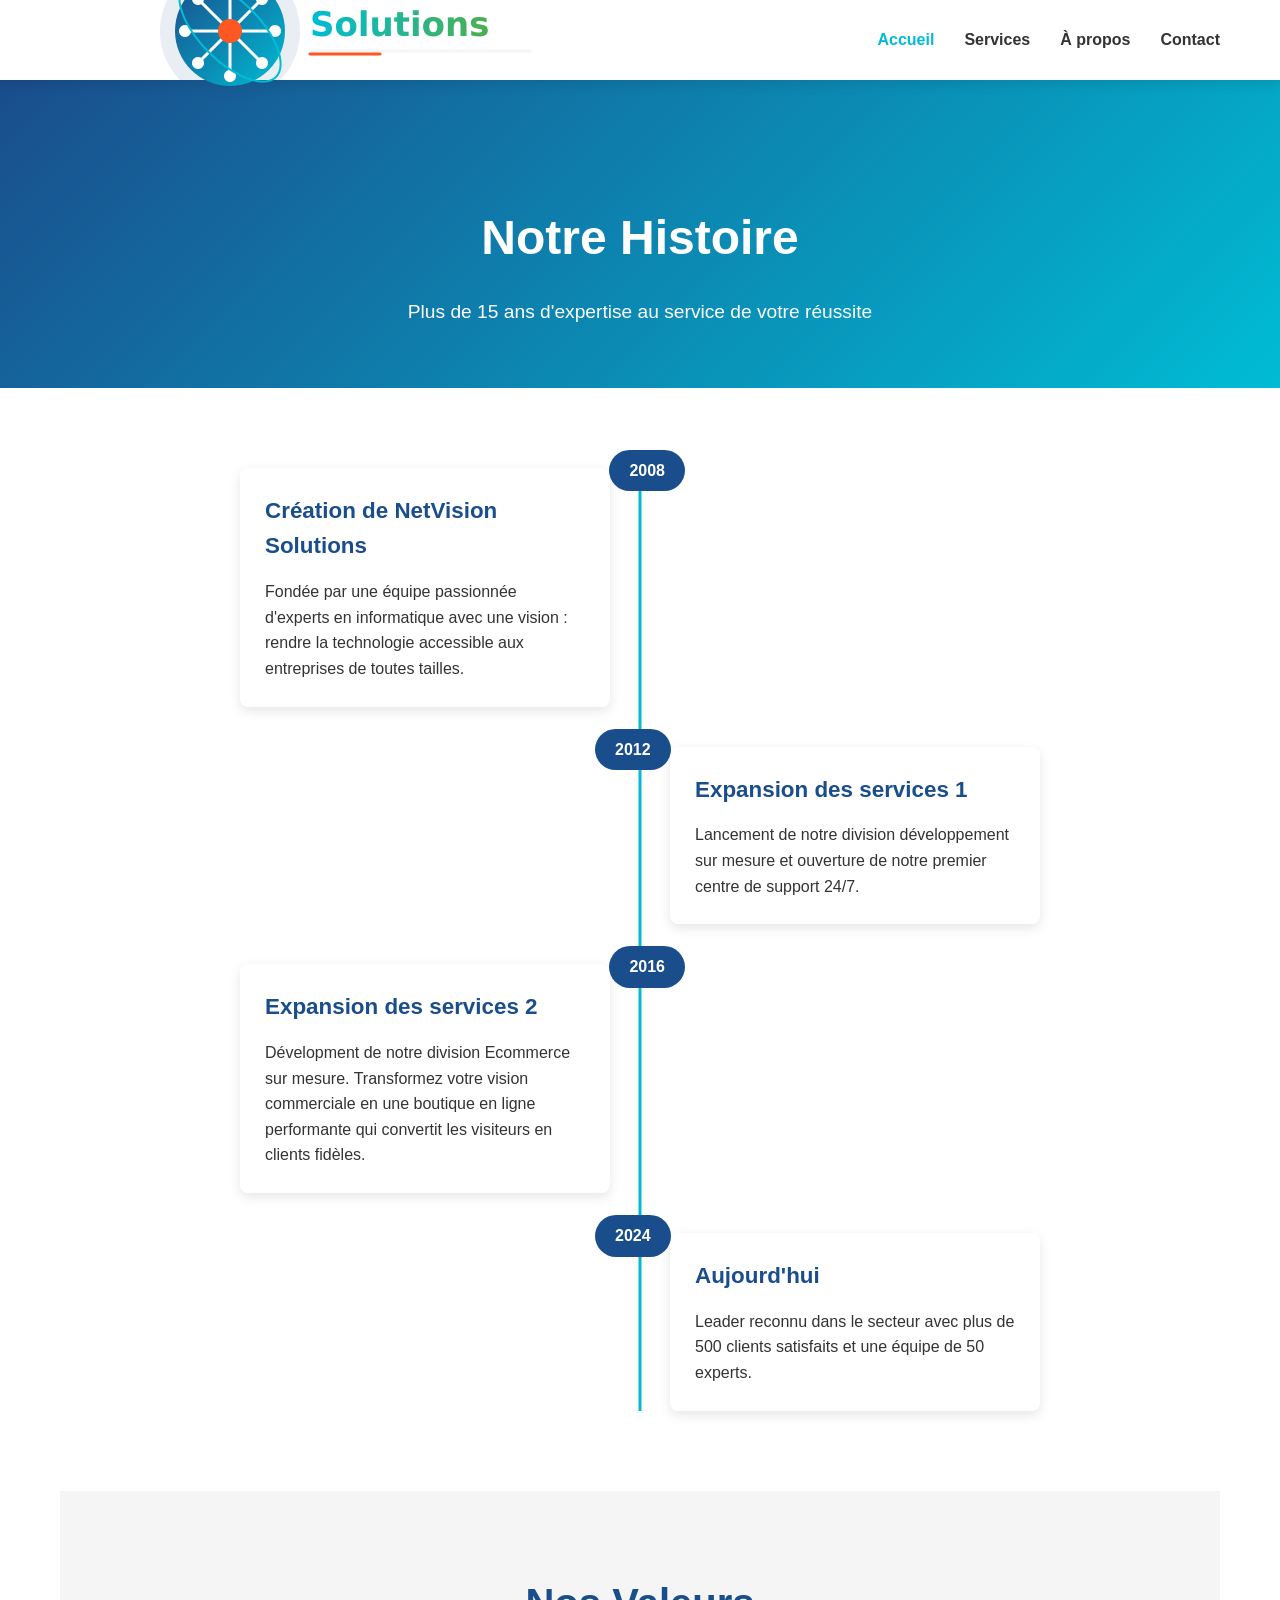
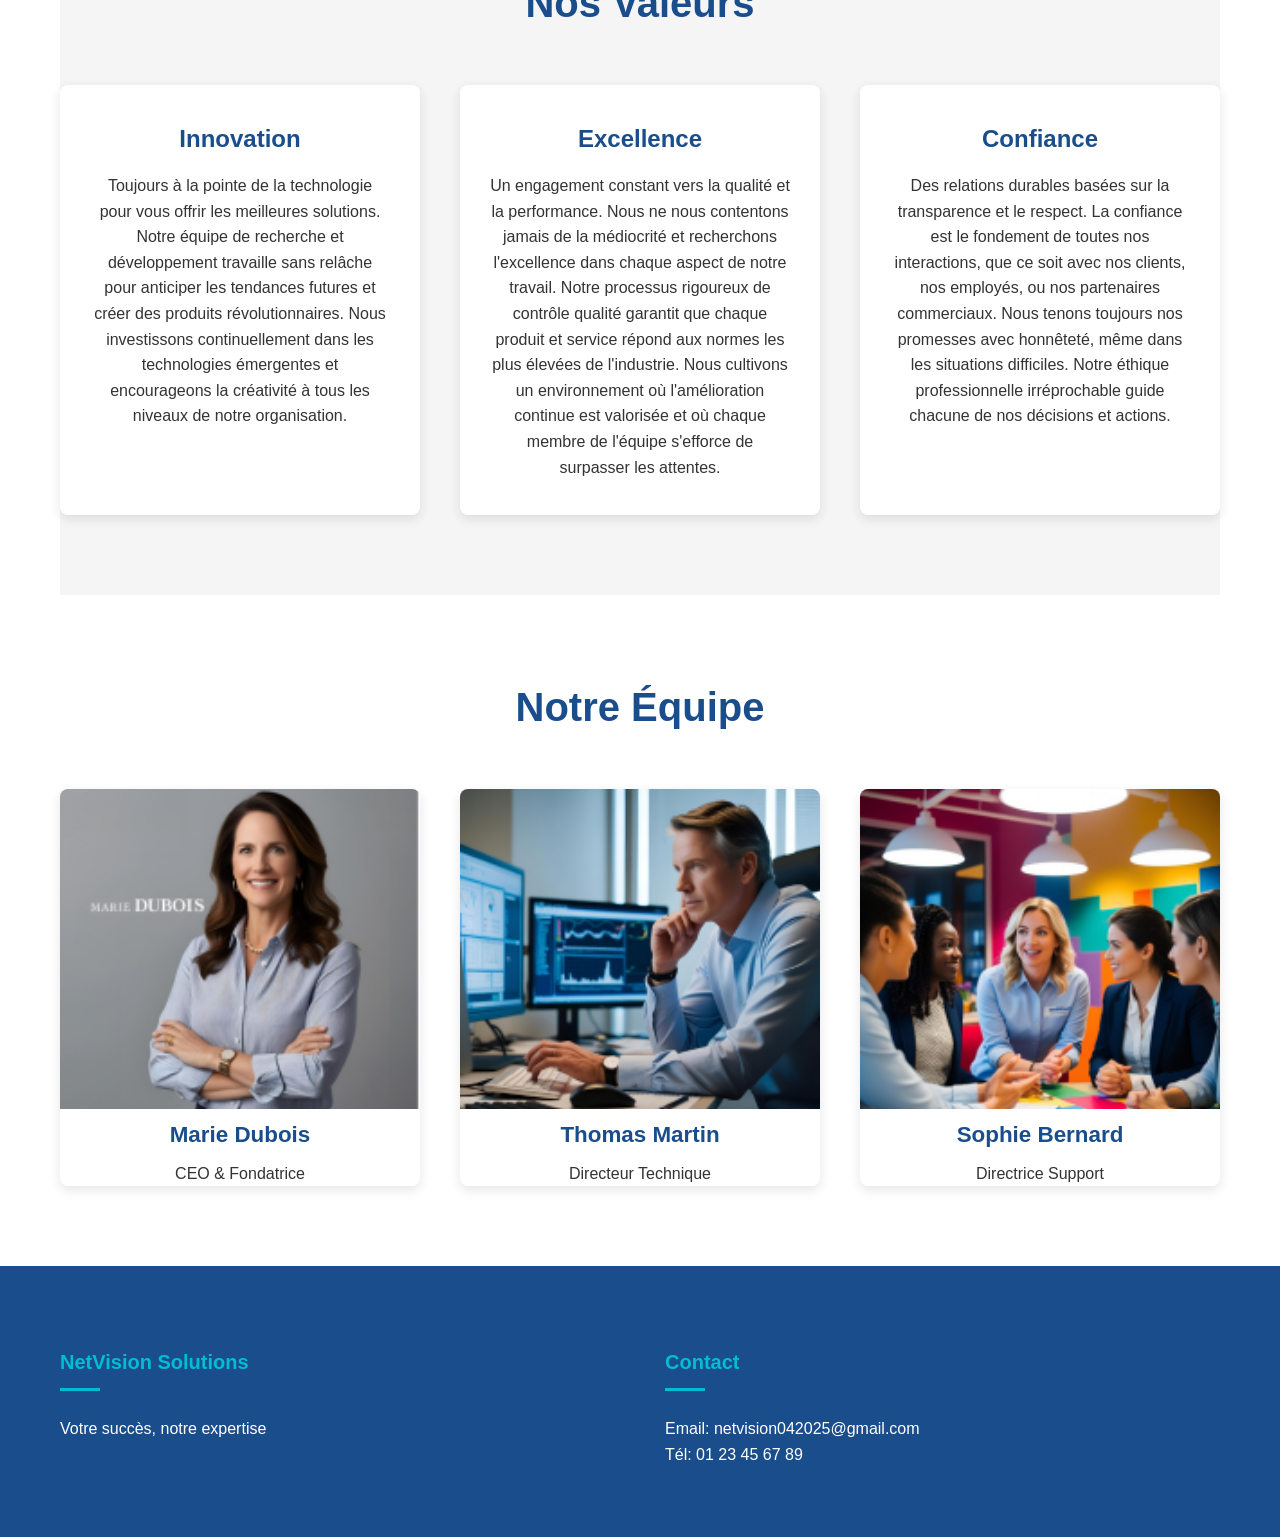
==== commit 90c5c323: "Change the height of the logo of this site and adjust the navigation section" ====
--- a/about.html
+++ b/about.html
@@ -13,7 +13,7 @@
         <div class="container">
             <nav>
                 <div class="logo">
-                    <h1>NetVision Solutions</h1>
+                    <img src="images/netvision_logo.png" alt="NetVision Solutions"> 
                 </div>
                 <button class="hamburger">&#9776;</button> <!-- Hamburger Icon -->
                 <ul class="nav-links">
